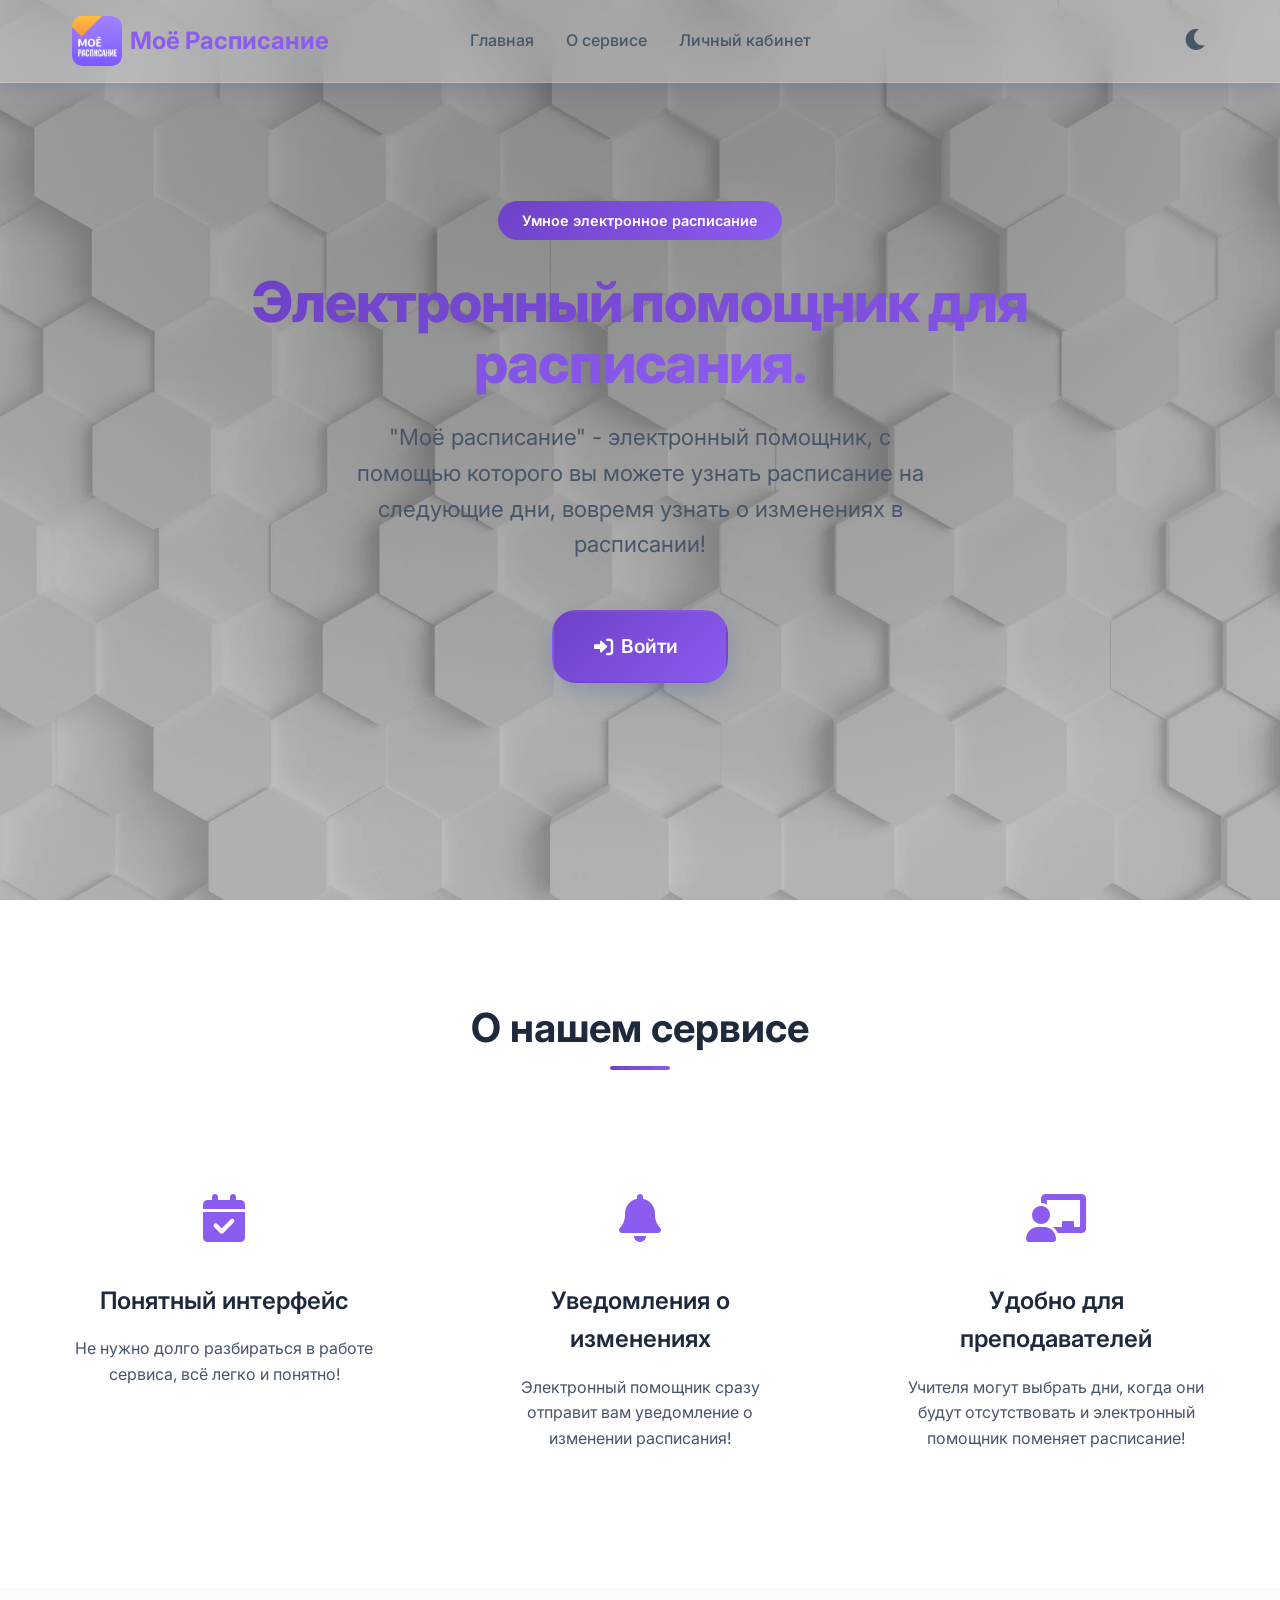
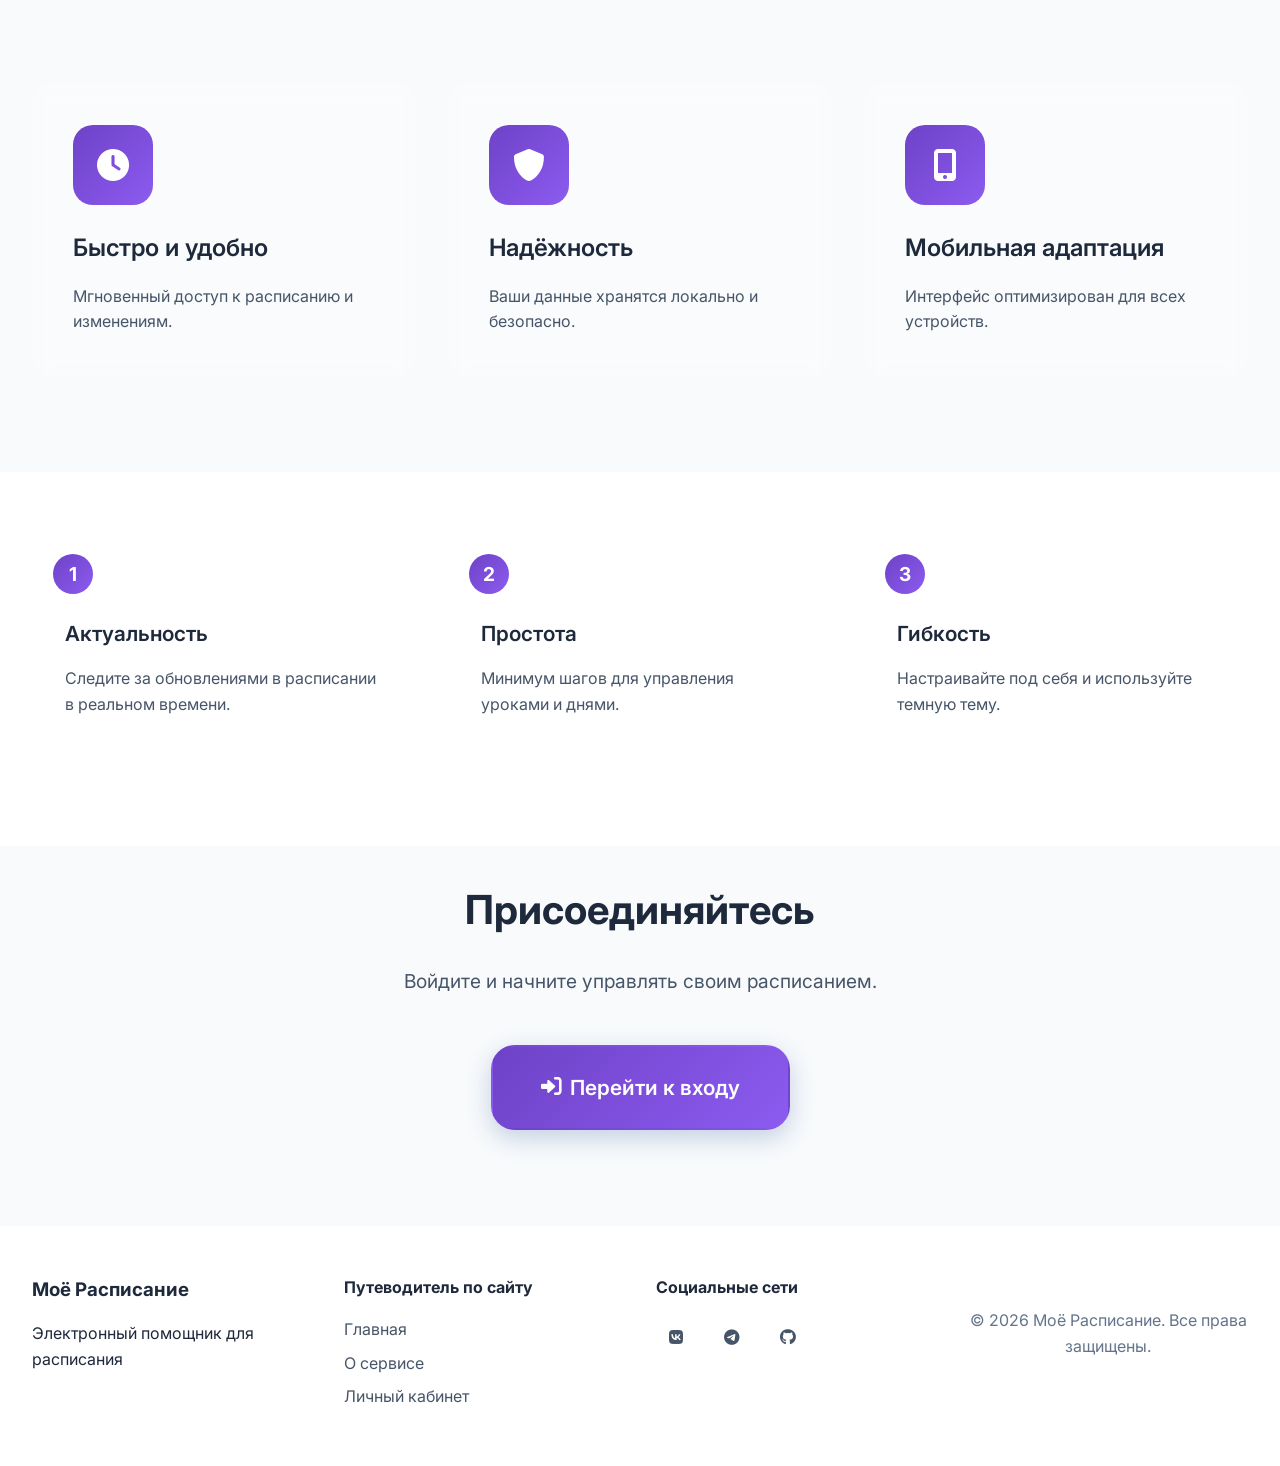
==== index.html @ ca483eba "Add files via upload" ====
<!DOCTYPE html>
<html lang="ru">
    <head>
        <meta charset="UTF-8">
        <meta name="viewport" content="width=device-width, initial-scale=1.0, viewport-fit=cover">
        <title>Моё Расписание | Электронный помощник для расписания</title>
        <link rel="manifest" href="manifest.json">
        <link rel="stylesheet" href="style.css">
        <link rel="stylesheet" href="https://cdnjs.cloudflare.com/ajax/libs/font-awesome/6.0.0/css/all.min.css">
        <link rel="preconnect" href="https://fonts.googleapis.com">
    <link rel="preconnect" href="https://fonts.gstatic.com" crossorigin>
    <link href="https://fonts.googleapis.com/css2?family=Inter:wght@300;400;500;600;700;800&display=swap" rel="stylesheet">
    <link rel="icon" href="moe-raspisanie.png" type="image/x-icon">
</head>
<body>
    <!-- Навигация -->
    <nav class="navbar" aria-label="Основная навигация">
        <div class="nav-container">
            <div class="nav-logo">
                <a href="index.html" class="nav-logo-link">
                    <img src="moe-raspisanie.png" alt="Моё Расписание">
                    <span>Моё Расписание</span>
                </a>
            </div>
            <ul id="primary-menu" class="nav-menu center-menu">
                <li><a href="#home" class="nav-link">Главная</a></li>
                <li><a href="#about" class="nav-link">О сервисе</a></li>
                <li><a href="login.html" class="nav-link">Личный кабинет</a></li>
            </ul>
            
            <div class="theme-toggle">
                <button id="theme-toggle-btn" type="button" aria-label="Переключить тему"><i class="fas fa-moon"></i></button>
            </div>
            <button class="hamburger" type="button" aria-label="Открыть меню" aria-controls="primary-menu" aria-expanded="false">
                <span></span>
                <span></span>
                <span></span>
            </button>
        </div>
    </nav>

    <!-- Геройская секция -->
    <section id="home" class="hero">
        <div class="hero-background">
        </div>
        <div class="hero-content">
            <div class="hero-badge">
                <span>Умное электронное расписание</span>
            </div>
            <h1 class="hero-title"> 
                <span class="gradient-text">Электронный помощник для расписания.</span>
            </h1>
            <p class="hero-subtitle">
                "Моё расписание" - электронный помощник, с помощью которого вы можете узнать расписание на следующие дни, вовремя узнать о изменениях в расписании!
            </p>
            <div class="hero-buttons">
                <a href="login.html" class="cta-button">
                    <i class="fas fa-sign-in-alt"></i>
                    <span>Войти</span>
                    <div class="button-glow"></div>
                </a>
            </div>
        </div>
    </section>

    <!-- Секция о нас -->
    <section id="about" class="about-section">
        <div class="container">
            <div class="section-header">
                <h2 class="section-title">О нашем сервисе</h2>
            </div>
            
            <div class="about-grid">
                <div class="about-card">
                    <div class="about-icon">
                        <i class="fas fa-calendar-check"></i>
                    </div>
                    <h3>Понятный интерфейс</h3>
                    <p>Не нужно долго разбираться в работе сервиса, всё легко и понятно!</p>
                </div>

                <div class="about-card">
                    <div class="about-icon">
                        <i class="fas fa-bell"></i>
                    </div>
                    <h3>Уведомления о изменениях</h3>
                    <p>Электронный помощник сразу отправит вам уведомление о изменении расписания!</p>
                </div>

                <div class="about-card">
                    <div class="about-icon">
                        <i class="fas fa-chalkboard-teacher"></i>
                    </div>
                    <h3>Удобно для преподавателей</h3>
                    <p>Учителя могут выбрать дни, когда они будут отсутствовать и электронный помощник поменяет расписание!</p>
                </div>
            </div>
        </div>
    </section>

    <section class="features-section">
        <div class="container">
            <div class="features-grid">
                <div class="feature-card">
                    <div class="feature-icon-wrapper"><i class="fas fa-clock"></i></div>
                    <h3>Быстро и удобно</h3>
                    <p>Мгновенный доступ к расписанию и изменениям.</p>
                </div>
                <div class="feature-card">
                    <div class="feature-icon-wrapper"><i class="fas fa-shield-alt"></i></div>
                    <h3>Надёжность</h3>
                    <p>Ваши данные хранятся локально и безопасно.</p>
                </div>
                <div class="feature-card">
                    <div class="feature-icon-wrapper"><i class="fas fa-mobile-alt"></i></div>
                    <h3>Мобильная адаптация</h3>
                    <p>Интерфейс оптимизирован для всех устройств.</p>
                </div>
            </div>
        </div>
    </section>

    <section class="rules-section">
        <div class="container">
            <div class="rules-grid">
                <div class="rule-card">
                    <div class="rule-number">1</div>
                    <h3>Актуальность</h3>
                    <p>Следите за обновлениями в расписании в реальном времени.</p>
                </div>
                <div class="rule-card">
                    <div class="rule-number">2</div>
                    <h3>Простота</h3>
                    <p>Минимум шагов для управления уроками и днями.</p>
                </div>
                <div class="rule-card">
                    <div class="rule-number">3</div>
                    <h3>Гибкость</h3>
                    <p>Настраивайте под себя и используйте темную тему.</p>
                </div>
            </div>
        </div>
    </section>

    <section class="join-section">
        <div class="container">
            <div class="join-content active">
                <h2 class="join-title">Присоединяйтесь</h2>
                <p class="join-subtitle">Войдите и начните управлять своим расписанием.</p>
                <a class="join-button" href="login.html"><i class="fas fa-sign-in-alt"></i><span>Перейти к входу</span></a>
            </div>
        </div>
    </section>

    <!-- Футер -->
    <footer class="footer">
        <div class="container">
            <div class="footer-content">
                <div class="footer-section">
                    <h3>Моё Расписание</h3>
                    <p>Электронный помощник для расписания</p>
                </div>

                <div class="footer-section">
                    <h4>Путеводитель по сайту</h4>
                    <ul>
                        <li><a href="#home">Главная</a></li>
                        <li><a href="#about">О сервисе</a></li>
                        <li><a href="login.html">Личный кабинет</a></li>
                    </ul>
                </div>

                <div class="footer-section">
                    <h4>Социальные сети</h4>
                <div class="social-links">
                    <a href="https://vk.com/obnqo" target="_blank" rel="noopener noreferrer">
                        <i class="fab fa-vk"></i>
                    </a>
                    <a href="https://t.me/obnqo" target="_blank" rel="noopener noreferrer">
                        <i class="fab fa-telegram"></i>
                    </a>
                    <a href="https://github.com/obnqo40" target="_blank" rel="noopener noreferrer">
                            <i class="fab fa-github"></i>
                    </a>
                </div>
                </div>

                <div class="footer-bottom">
                    <p>&copy; 2026 Моё Расписание. Все права защищены.</p>
                </div>
            </div>
        </div>
    </footer>



    <!-- Скрипты -->
    <script src="script.js"></script>
    <div id="toast-container"></div>
</body>
</html>
---- style.css ----
/* CSS Переменные для поддержки тем */
:root {
    --primary-color: #8C5BF0;
    --secondary-color: #ff7e5f;
    --accent-color: #a8e6cf;
    --background-dark: #f8fafc;
    --background-secondary: #ffffff;
    --text-primary: #1e293b;
    --text-secondary: #475569;
    --text-muted: #64748b;
    --glass-bg: rgba(255, 255, 255, 0.25);
    --glass-border: rgba(255, 255, 255, 0.18);
    --shadow-primary: rgba(42, 82, 152, 0.25);
    --shadow-secondary: rgba(42, 82, 152, 0.15);
    --gradient-primary: linear-gradient(135deg, #6e42c7 0%, #8C5BF0 100%);
    --gradient-secondary: linear-gradient(135deg, #ff7e5f 0%, #feb47b 100%);
    --gradient-accent: linear-gradient(135deg, #a8e6cf 0%, #dcedc8 100%);
    --border-radius: 16px;
    --border-radius-large: 24px;
    --transition: all 0.3s cubic-bezier(0.4, 0, 0.2, 1);
    color-scheme: light dark;
}

:root[data-theme="dark"] {
    --background-dark: #0b1220;
    --background-secondary: #0f172a;
    --text-primary: #e2e8f0;
    --text-secondary: #cbd5e1;
    --text-muted: #94a3b8;
    --glass-bg: rgba(15, 23, 42, 0.45);
    --glass-border: rgba(148, 163, 184, 0.18);
    --shadow-primary: rgba(0, 0, 0, 0.5);
    --shadow-secondary: rgba(0, 0, 0, 0.35);
}

 

/* Сброс и базовые стили */
* {
    margin: 0;
    padding: 0;
    box-sizing: border-box;
}

html {
    scroll-behavior: smooth;
}

@media (prefers-reduced-motion: reduce) {
    * {
        animation: none !important;
        transition: none !important;
        scroll-behavior: auto !important;
    }
}

body {
    font-family: 'Inter', -apple-system, BlinkMacSystemFont, 'Segoe UI', Roboto, sans-serif;
    background: var(--background-dark);
    color: var(--text-primary);
    line-height: 1.6;
    overflow-x: hidden;
    transition: background-color 0.5s ease, color 0.5s ease;
}

/* Дополнительная поддержка безопасной области на iOS */
body { padding-bottom: env(safe-area-inset-bottom); }

/* Градиентная коррекция фона героя в тёмной теме */
:root[data-theme="dark"] .hero-background { filter: brightness(0.55); }

/* Оптимизация производительности фонового изображения героя */
.hero-background { will-change: transform; backface-visibility: hidden; }

/* Адаптивные медиаресурсы */
img, svg, video { max-width: 100%; height: auto; display: block; }

/* Каталог преподавателей: удобство на мобильных */
.catalog-content { overflow-x: auto; -webkit-overflow-scrolling: touch; }
.catalog-content table { min-width: 700px; }

/* Мобильные улучшения */
@media (max-width: 768px) {
  .hero-background { background-attachment: scroll; }
  .add-button, .save-button, .edit-button, .delete-lesson { padding: 0.5rem 0.8rem; box-shadow: 0 2px 8px var(--shadow-secondary); }
  .cta-button, .join-button { padding: 1rem 1.5rem; font-size: 1.05rem; box-shadow: 0 6px 20px var(--shadow-secondary); }
}

@media (max-width: 480px) {
  .hero-title { font-size: 2.2rem; }
  .hero-subtitle { font-size: 1.05rem; }
  .section-title { font-size: 1.8rem; }
  .feature-card, .about-card, .rule-card { padding: 1.5rem; }
  .footer-content { gap: 1rem; }
}

/* Контейнер */
.container {
    max-width: 1280px;
    margin: 0 auto;
    padding: 0 clamp(1rem, 4vw, 2rem);
}

/* Навигация */
.navbar {
    position: fixed;
    top: 0;
    width: 100%;
    background: var(--glass-bg);
    backdrop-filter: blur(20px);
    border-bottom: 1px solid var(--glass-border);
    z-index: 1000;
    transition: all 0.3s ease;
    box-shadow: 0 4px 20px var(--shadow-primary);
    padding-top: env(safe-area-inset-top);
}

.nav-container {
    max-width: 1200px;
    margin: 0 auto;
    padding: 1rem clamp(1rem, 4vw, 2rem);
    display: flex;
    align-items: center;
    justify-content: space-between;
    position: relative;
}

.nav-logo {
    display: flex;
    align-items: center;
    gap: 0.5rem;
    font-weight: 700;
    font-size: 1.5rem;
    color: var(--primary-color);
}

.nav-logo-link {
    display: flex;
    align-items: center;
    gap: 0.5rem;
    color: inherit;
    text-decoration: none;
}

.nav-logo i {
    font-size: 2rem;
}

.nav-logo img {
    width: 50px;
    height: 50px;
    border-radius: 10px;
    object-fit: cover;
}

.nav-menu {
    display: flex;
    list-style: none;
    gap: 2rem;
}

.nav-link {
    color: var(--text-secondary);
    text-decoration: none;
    font-weight: 500;
    transition: color 0.3s ease;
    position: relative;
}

.nav-link:hover {
    color: var(--primary-color);
}

.nav-link:focus {
    outline: none;
}
.nav-link:focus-visible {
    outline: 2px solid var(--primary-color);
    outline-offset: 2px;
}

.nav-link::after {
    content: '';
    position: absolute;
    bottom: -5px;
    left: 0;
    width: 0;
    height: 2px;
    background: var(--gradient-primary);
    transition: width 0.3s ease;
}

.nav-link:hover::after {
    width: 100%;
}

.theme-toggle button {
    background: none;
    border: none;
    color: var(--text-secondary);
    font-size: 1.5rem;
    cursor: pointer;
    transition: color 0.3s ease;
}

.theme-toggle button:hover {
    color: var(--primary-color);
}

.theme-toggle button:focus {
    outline: none;
}

.hamburger {
    display: none;
    flex-direction: column;
    cursor: pointer;
    background: none;
    border: none;
    padding: 8px;
}

.hamburger span {
    width: 25px;
    height: 3px;
    background: var(--text-primary);
    margin: 3px 0;
    transition: 0.3s;
}

/* Геройская секция */
.hero {
    position: relative;
    min-height: 100vh;
    display: flex;
    align-items: center;
    justify-content: center;
    text-align: center;
    padding: 0 2rem 1rem;
    overflow: hidden;
}

.hero-background {
    position: absolute;
    top: 0;
    left: 0;
    width: 100%;
    height: 100%;
    z-index: -1;
    background-image: url('moe-raspisanie-bg.png');
    background-size: cover;
    background-position: center;
    background-repeat: no-repeat;
    filter: brightness(0.75);
}

.hero-background::after {
    content: "";
    position: absolute;
    inset: 0;
    background: radial-gradient(100% 120% at 50% 0%, rgba(0,0,0,0.25) 0%, rgba(0,0,0,0.15) 40%, transparent 80%);
    pointer-events: none;
}



.hero-content {
    max-width: 800px;
    z-index: 1;
}

.hero-badge {
    display: inline-block;
    background: var(--gradient-primary);
    color: white;
    padding: 0.5rem 1.5rem;
    border-radius: 50px;
    font-size: 0.9rem;
    font-weight: 600;
    margin-bottom: 2rem;
    animation: pulse 2s infinite;
}

@keyframes pulse {
    0% { transform: scale(1); }
    50% { transform: scale(1.05); }
    100% { transform: scale(1); }
}

.hero-title {
    font-size: clamp(2rem, 5vw, 3.5rem);
    font-weight: 800;
    margin-bottom: 1.5rem;
    line-height: 1.1;
    letter-spacing: -0.02em;
    animation: fadeInUp 1s ease-out;
}

.gradient-text {
    background: var(--gradient-primary);
    -webkit-background-clip: text;
    -webkit-text-fill-color: transparent;
    background-clip: text;
}

.hero-subtitle {
    font-size: clamp(1rem, 3.5vw, 1.4rem);
    color: var(--text-secondary);
    margin-bottom: 3rem;
    max-width: 600px;
    margin-left: auto;
    margin-right: auto;
}

.hero-stats {
    display: flex;
    justify-content: center;
    gap: 3rem;
    margin-bottom: 3rem;
}

.stat {
    text-align: center;
}

.stat-number {
    display: block;
    font-size: 2.5rem;
    font-weight: 700;
    color: var(--primary-color);
}

.stat-label {
    color: var(--text-secondary);
    font-size: 0.9rem;
}

.cta-button {
    display: inline-flex;
    align-items: center;
    gap: 0.5rem;
    background: var(--gradient-primary);
    color: white;
    padding: 1.2rem 2.5rem;
    border-radius: var(--border-radius-large);
    text-decoration: none;
    font-weight: 600;
    font-size: 1.2rem;
    position: relative;
    overflow: hidden;
    transition: var(--transition);
    box-shadow: 0 8px 25px var(--shadow-primary);
    border: 2px solid transparent;
}

.cta-button::before {
    content: '';
    position: absolute;
    top: 0;
    left: -100%;
    width: 100%;
    height: 100%;
    background: linear-gradient(90deg, transparent, rgba(255, 255, 255, 0.2), transparent);
    transition: left 0.6s;
}

.cta-button:hover::before {
    left: 100%;
}

.cta-button:hover {
    transform: translateY(-5px) scale(1.05);
    box-shadow: 0 15px 40px var(--shadow-primary);
    border-color: rgba(255, 255, 255, 0.3);
}

.cta-button:focus {
    outline: none;
}

.cta-button:active {
    transform: translateY(-2px) scale(1.02);
}

/* Стили секций */
.section-header {
    text-align: center;
    margin-bottom: 4rem;
    position: relative;
}

.actions-toolbar {
    display: grid;
    grid-template-columns: repeat(5, minmax(240px, 1fr));
    gap: 16px;
    margin-top: 12px;
}
@media (max-width: 992px) {
    .actions-toolbar {
        grid-template-columns: repeat(2, minmax(220px, 1fr));
        gap: 12px;
    }
}
@media (max-width: 768px) {
    .actions-toolbar {
        display: flex;
        overflow-x: auto;
        gap: 10px;
        padding-bottom: 8px;
        -webkit-overflow-scrolling: touch;
        scroll-snap-type: x proximity;
    }
    .actions-toolbar .add-button {
        min-width: 220px;
        flex: 0 0 auto;
        scroll-snap-align: start;
    }
}

.actions-group {
    display: flex;
    flex-wrap: wrap;
    gap: 8px;
    padding: 12px;
    background: var(--glass-bg);
    border: 1px solid var(--glass-border);
    border-radius: var(--border-radius-large);
    backdrop-filter: blur(10px);
}

.search-input {
    flex: 1 1 480px;
    max-width: 680px;
    padding: 0.7rem 1rem;
    border-radius: 12px;
    border: 1px solid var(--glass-border);
    background: var(--background-secondary);
    color: var(--text-primary);
    outline: none;
    transition: var(--transition);
    box-shadow: 0 4px 12px var(--shadow-secondary);
}
.search-input::placeholder { color: var(--text-muted); }
.search-input:focus {
    border-color: var(--primary-color);
    box-shadow: 0 8px 20px var(--shadow-primary);
}

@media (max-width: 1200px) {
    .actions-toolbar { grid-template-columns: repeat(3, minmax(240px, 1fr)); }
}

@media (max-width: 768px) {
    .actions-toolbar { display: flex; overflow-x: auto; gap: 10px; padding-bottom: 8px; -webkit-overflow-scrolling: touch; scroll-snap-type: x proximity; }
    .actions-toolbar .add-button { min-width: 220px; flex: 0 0 auto; scroll-snap-align: start; }
}

@media (max-width: 480px) {
    .actions-toolbar { display: flex; overflow-x: auto; gap: 10px; padding-bottom: 8px; -webkit-overflow-scrolling: touch; scroll-snap-type: x proximity; }
    .actions-toolbar .add-button { min-width: 210px; flex: 0 0 auto; }
}

.add-button,
.save-button,
.edit-button {
    display: inline-flex;
    align-items: center;
    gap: 8px;
    background: var(--background-secondary);
    color: var(--text-primary);
    padding: 0.6rem 1rem;
    border-radius: 10px;
    border: 1px solid var(--glass-border);
    box-shadow: 0 4px 12px var(--shadow-secondary);
    transition: var(--transition);
    cursor: pointer;
}

.add-button i,
.save-button i,
.edit-button i {
    color: var(--primary-color);
}

.add-button:hover,
.save-button:hover,
.edit-button:hover {
    transform: translateY(-2px);
    box-shadow: 0 8px 20px var(--shadow-primary);
    border-color: var(--primary-color);
}

.add-button:active,
.save-button:active,
.edit-button:active {
    transform: translateY(0);
}

.delete-lesson {
    display: inline-flex;
    align-items: center;
    justify-content: center;
    background: var(--background-secondary);
    color: var(--text-primary);
    padding: 0.4rem 0.6rem;
    border-radius: 8px;
    border: 1px solid var(--glass-border);
    box-shadow: 0 2px 8px var(--shadow-secondary);
    transition: var(--transition);
    cursor: pointer;
    margin-left: 6px;
}

.delete-lesson:hover {
    transform: translateY(-1px);
    box-shadow: 0 6px 16px var(--shadow-primary);
    border-color: var(--primary-color);
}

.delete-lesson i {
    color: var(--primary-color);
}

.section-title {
    font-size: clamp(1.8rem, 4vw, 2.5rem);
    font-weight: 700;
    margin-bottom: 1rem;
    color: var(--text-primary);
    position: relative;
    display: inline-block;
}

.section-title::after {
    content: '';
    position: absolute;
    bottom: -10px;
    left: 50%;
    transform: translateX(-50%);
    width: 60px;
    height: 4px;
    background: var(--gradient-primary);
    border-radius: 2px;
}

.section-subtitle {
    font-size: 1.2rem;
    color: var(--text-secondary);
    max-width: 600px;
    margin: 0 auto;
    line-height: 1.7;
}

/* Секция о нас */
.about-section {
    padding: 6rem 0;
    background: var(--background-secondary);
}

.about-grid {
    display: grid;
    grid-template-columns: repeat(auto-fit, minmax(300px, 1fr));
    gap: 2rem;
}

.about-card {
    background: var(--glass-bg);
    border: 1px solid var(--glass-border);
    border-radius: var(--border-radius-large);
    padding: 2.5rem;
    text-align: center;
    transition: var(--transition);
    backdrop-filter: blur(20px);
    position: relative;
    overflow: hidden;
}

.about-card::before {
    content: '';
    position: absolute;
    top: 0;
    left: -100%;
    width: 100%;
    height: 100%;
    background: linear-gradient(90deg, transparent, rgba(255, 255, 255, 0.1), transparent);
    transition: left 0.6s;
}

.about-card:hover::before {
    left: 100%;
}

.about-card:hover {
    transform: translateY(-12px) scale(1.02);
    box-shadow: 0 25px 50px var(--shadow-primary);
    border-color: var(--primary-color);
}

.about-card:focus-within {
    outline: 2px solid var(--primary-color);
    outline-offset: 2px;
}

.about-icon {
    font-size: 3rem;
    color: var(--primary-color);
    margin-bottom: 1.5rem;
}

.about-card h3 {
    font-size: 1.5rem;
    font-weight: 600;
    margin-bottom: 1rem;
    color: var(--text-primary);
}

.about-card p {
    color: var(--text-secondary);
    line-height: 1.6;
}

/* Секция функций */
.features-section {
    padding: 6rem 0;
}

.features-grid {
    display: grid;
    grid-template-columns: repeat(auto-fit, minmax(350px, 1fr));
    gap: 2rem;
}

.feature-card {
    background: var(--glass-bg);
    border: 1px solid var(--glass-border);
    border-radius: 20px;
    padding: 2.5rem;
    transition: all 0.3s ease;
    backdrop-filter: blur(10px);
}

.feature-card:hover {
    transform: translateY(-5px);
    box-shadow: 0 15px 30px var(--shadow-primary);
}

.feature-icon-wrapper {
    width: 80px;
    height: 80px;
    background: var(--gradient-primary);
    border-radius: 20px;
    display: flex;
    align-items: center;
    justify-content: center;
    margin-bottom: 1.5rem;
}

.feature-icon-wrapper i {
    font-size: 2rem;
    color: white;
}

.feature-card h3 {
    font-size: 1.5rem;
    font-weight: 600;
    margin-bottom: 1rem;
    color: var(--text-primary);
}

.feature-card p {
    color: var(--text-secondary);
    line-height: 1.6;
}

/* Секция правил */
.rules-section {
    padding: 6rem 0;
    background: var(--background-secondary);
}

.rules-grid {
    display: grid;
    grid-template-columns: repeat(auto-fit, minmax(300px, 1fr));
    gap: 2rem;
}

.rule-card {
    background: var(--glass-bg);
    border: 1px solid var(--glass-border);
    border-radius: 20px;
    padding: 2rem;
    position: relative;
    transition: all 0.3s ease;
}

.rule-card:hover {
    transform: translateY(-5px);
    box-shadow: 0 15px 30px var(--shadow-primary);
}

.rule-number {
    position: absolute;
    top: -15px;
    left: 20px;
    background: var(--gradient-primary);
    color: white;
    width: 40px;
    height: 40px;
    border-radius: 50%;
    display: flex;
    align-items: center;
    justify-content: center;
    font-weight: 700;
    font-size: 1.2rem;
}

.rule-card h3 {
    font-size: 1.3rem;
    font-weight: 600;
    margin: 1rem 0;
    color: var(--text-primary);
}

.rule-card p {
    color: var(--text-secondary);
    line-height: 1.6;
}

/* Секция присоединения */
.join-section {
    padding: 2rem 0 6rem;
    text-align: center;
}

.join-content {
    max-width: 600px;
    margin: 0 auto;
    display: none;
}

.join-content.active {
    display: block;
}

/* Вкладки аутентификации */
.auth-tabs {
    display: flex;
    justify-content: center;
    gap: 1rem;
    margin-bottom: 3rem;
}

.auth-tab {
    display: flex;
    align-items: center;
    gap: 0.5rem;
    padding: 1rem 2rem;
    background: var(--background-secondary);
    border: 2px solid var(--glass-border);
    border-radius: var(--border-radius-large);
    color: var(--text-secondary);
    text-decoration: none;
    font-weight: 600;
    transition: var(--transition);
    cursor: pointer;
}

.auth-tab.active {
    background: var(--gradient-primary);
    color: white;
    border-color: var(--primary-color);
    box-shadow: 0 8px 25px var(--shadow-primary);
}

.auth-tab:hover {
    transform: translateY(-2px);
    box-shadow: 0 8px 25px var(--shadow-secondary);
    border-color: var(--primary-color);
}

.auth-tab:focus {
    outline: none;
}

.join-title {
    font-size: clamp(2rem, 4vw, 2.5rem);
    font-weight: 700;
    margin-bottom: 1.5rem;
    color: var(--text-primary);
}

.join-subtitle {
    font-size: clamp(1rem, 3vw, 1.2rem);
    color: var(--text-secondary);
    margin-bottom: 3rem;
}

.join-benefits {
    display: flex;
    flex-direction: column;
    gap: 1rem;
    margin-bottom: 3rem;
}

.benefit {
    display: flex;
    align-items: center;
    gap: 0.5rem;
    color: var(--text-secondary);
}

.benefit i {
    color: var(--primary-color);
}

.join-button {
    display: inline-flex;
    align-items: center;
    gap: 0.5rem;
    background: var(--gradient-primary);
    color: white;
    padding: 1.5rem 3rem;
    border-radius: var(--border-radius-large);
    text-decoration: none;
    font-weight: 600;
    font-size: 1.3rem;
    position: relative;
    overflow: hidden;
    transition: var(--transition);
    box-shadow: 0 8px 25px var(--shadow-primary);
    border: 2px solid transparent;
}

.join-button::before {
    content: '';
    position: absolute;
    top: 0;
    left: -100%;
    width: 100%;
    height: 100%;
    background: linear-gradient(90deg, transparent, rgba(255, 255, 255, 0.2), transparent);
    transition: left 0.6s;
}

.join-button:hover::before {
    left: 100%;
}

.join-button:hover {
    transform: translateY(-5px) scale(1.05);
    box-shadow: 0 15px 40px var(--shadow-primary);
    border-color: rgba(255, 255, 255, 0.3);
}

.join-button:focus {
    outline: none;
}

.join-button:active {
    transform: translateY(-2px) scale(1.02);
}

/* Футер */
.footer {
    background: var(--background-secondary);
    padding: 3rem 0 1rem;
    border-top: 1px solid var(--glass-border);
    padding-bottom: calc(1rem + env(safe-area-inset-bottom));
}

.footer-content {
    display: grid;
    grid-template-columns: repeat(auto-fit, minmax(250px, 1fr));
    gap: 2rem;
    margin-bottom: 2rem;
}

.footer-section h3,
.footer-section h4 {
    color: var(--text-primary);
    margin-bottom: 1rem;
}

.footer-section ul {
    list-style: none;
}

.footer-section ul li {
    margin-bottom: 0.5rem;
}

.footer-section ul li a {
    color: var(--text-secondary);
    text-decoration: none;
    transition: color 0.3s ease;
}

.footer-section ul li a:hover {
    color: var(--primary-color);
}

.social-links {
    display: flex;
    gap: 1rem;
}

.social-links a {
    display: flex;
    align-items: center;
    justify-content: center;
    width: 40px;
    height: 40px;
    background: var(--glass-bg);
    border: 1px solid var(--glass-border);
    border-radius: 50%;
    color: var(--text-secondary);
    transition: all 0.3s ease;
    text-decoration: none;
}

.social-links a:hover {
    background: var(--primary-color);
    color: white;
    transform: translateY(-3px);
}

.footer-bottom {
    text-align: center;
    padding-top: 2rem;
    border-top: 1px solid var(--glass-border);
    color: var(--text-muted);
}

#toast-container {
    position: fixed;
    bottom: 20px;
    right: 20px;
    display: flex;
    flex-direction: column;
    gap: 10px;
    z-index: 2000;
}

.toast {
    background: var(--glass-bg);
    border: 1px solid var(--glass-border);
    backdrop-filter: blur(10px);
    color: var(--text-primary);
    padding: 12px 16px;
    border-radius: 12px;
    box-shadow: 0 8px 25px var(--shadow-primary);
    min-width: 240px;
}

/* Стили мобильной навигации */
.nav-menu.active {
    display: flex !important;
    position: fixed;
    top: 70px;
    left: 0;
    width: 100%;
    height: calc(100vh - 70px);
    background: var(--background-dark);
    flex-direction: column;
    align-items: center;
    justify-content: center;
    gap: 2rem;
    z-index: 999;
    padding: 2rem;
    backdrop-filter: blur(20px);
    border-top: 1px solid var(--glass-border);
}

.hamburger.active span:nth-child(1) {
    transform: rotate(45deg) translate(5px, 5px);
}

.hamburger.active span:nth-child(2) {
    opacity: 0;
}

.hamburger.active span:nth-child(3) {
    transform: rotate(-45deg) translate(7px, -6px);
}

/* Адаптивный дизайн */
@media (max-width: 1200px) {
    .container {
        padding: 0 1.5rem;
    }
    
    .hero-title {
        font-size: 3rem;
    }
}

@media (max-width: 992px) {
    .hero-title {
        font-size: 2.8rem;
    }
    
    .hero-subtitle {
        font-size: 1.3rem;
    }
    
    .about-grid,
    .features-grid,
    .rules-grid {
        grid-template-columns: repeat(auto-fit, minmax(280px, 1fr));
        gap: 1.5rem;
    }
}

@media (max-width: 768px) {
    .nav-menu {
        display: none;
    }
    
    .hamburger {
        display: flex;
    }
    
    .nav-container {
        padding: 1rem 1.5rem;
    }
    
    .hero {
        padding: 5rem 1rem;
        min-height: 80vh;
    }
    
    .hero-title {
        font-size: 2.5rem;
        margin-bottom: 1rem;
    }
    
    .hero-subtitle {
        font-size: 1.2rem;
        margin-bottom: 2rem;
    }
    
    .hero-stats {
        flex-direction: column;
        gap: 1.5rem;
        margin-bottom: 2rem;
    }
    
    .stat-number {
        font-size: 2rem;
    }
    
    .section-header {
        margin-bottom: 3rem;
    }
    
    .section-title {
        font-size: 2rem;
    }
    
    .section-subtitle {
        font-size: 1.1rem;
    }
    
    .about-section,
    .features-section,
    .rules-section,
    .join-section {
        padding: 4rem 0;
    }
    
    .about-card,
    .feature-card,
    .rule-card {
        padding: 2rem;
    }
    
    .about-icon {
        font-size: 2.5rem;
        margin-bottom: 1rem;
    }
    
    .feature-icon-wrapper {
        width: 70px;
        height: 70px;
        margin-bottom: 1rem;
    }
    
    .feature-icon-wrapper i {
        font-size: 1.8rem;
    }
    
    .container {
        padding: 0 1rem;
    }
    
    .footer-content {
        grid-template-columns: 1fr;
        gap: 2rem;
        text-align: center;
    }
    
    .social-links {
        justify-content: center;
    }
    
    /* Touch-friendly button sizes */
    .cta-button,
    .join-button {
        padding: 1.2rem 2.5rem;
        font-size: 1.1rem;
        min-height: 50px;
    }
    
    /* Ensure proper spacing for touch */
    .nav-link,
    .benefit,
    .footer-section ul li {
        padding: 0.5rem 0;
    }
}

@media print {
    .navbar,
    .footer,
    .theme-toggle,
    .hamburger,
    .hero,
    .add-button,
    .modal,
    #toast-container {
        display: none !important;
    }
    .schedule-section {
        padding: 0;
    }
    .day-card {
        break-inside: avoid;
        page-break-inside: avoid;
    }
}

@media (max-width: 576px) {
    .hero-title {
        font-size: 2.2rem;
    }
    
    .hero-subtitle {
        font-size: 1.1rem;
    }
    
    .hero-badge {
        font-size: 0.8rem;
        padding: 0.4rem 1.2rem;
    }
    
    .about-grid,
    .features-grid,
    .rules-grid {
        grid-template-columns: 1fr;
        gap: 1rem;
    }
    
    .about-card,
    .feature-card,
    .rule-card {
        padding: 1.5rem;
    }
    
    .about-card h3,
    .feature-card h3,
    .rule-card h3 {
        font-size: 1.3rem;
    }
    
    .rule-number {
        width: 35px;
        height: 35px;
        font-size: 1rem;
        top: -12px;
    }
    
    .join-title {
        font-size: 2rem;
    }
    
    .join-subtitle {
        font-size: 1.1rem;
    }
    
    .cta-button,
    .join-button {
        padding: 1rem 2rem;
        font-size: 1rem;
        width: 100%;
        justify-content: center;
    }
    
    .hero-stats {
        gap: 1rem;
    }
    
    .stat {
        padding: 1rem;
    }
    
    .stat-number {
        font-size: 1.8rem;
    }
    
    .stat-label {
        font-size: 0.8rem;
    }
}

@media (max-width: 400px) {
    .hero-title {
        font-size: 1.8rem;
    }
    
    .hero-subtitle {
        font-size: 1rem;
    }
    
    .section-title {
        font-size: 1.8rem;
    }
    
    .nav-logo {
        font-size: 1.2rem;
    }
    
    .nav-logo i {
        font-size: 1.5rem;
    }
    
    .about-icon {
        font-size: 2rem;
    }
    
    .feature-icon-wrapper {
        width: 60px;
        height: 60px;
    }
    
    .feature-icon-wrapper i {
        font-size: 1.5rem;
    }
}

/* Оптимизации для мобильных устройств */
@media (hover: none) and (pointer: coarse) {
    /* Remove hover effects on touch devices */
    .about-card:hover,
    .feature-card:hover,
    .rule-card:hover {
        transform: none;
    }
    
    .cta-button:hover,
    .join-button:hover {
        transform: none;
    }
    
    /* Ensure proper touch targets */
    .nav-link,
    .social-links a,
    .theme-toggle button,
    .hamburger {
        min-height: 44px;
        min-width: 44px;
        display: flex;
        align-items: center;
        justify-content: center;
    }
}

/* Предотвращение горизонтальной прокрутки */
html, body {
    max-width: 100%;
    overflow-x: hidden;
}

button, a {
    -webkit-tap-highlight-color: transparent;
    touch-action: manipulation;
}

/* Модальное окно */
.modal {
    display: none;
    position: fixed;
    z-index: 2000;
    left: 0;
    top: 0;
    width: 100%;
    height: 100%;
    background-color: rgba(0,0,0,0.7);
    backdrop-filter: blur(8px);
    animation: modalFadeIn 0.3s ease-out;
    align-items: center;
    justify-content: center;
    padding: 1rem;
}

@keyframes modalFadeIn {
    from { opacity: 0; }
    to { opacity: 1; }
}



@keyframes modalSlideIn {
    from {
        opacity: 0;
        transform: translateY(-50px) scale(0.9);
    }
    to {
        opacity: 1;
        transform: translateY(0) scale(1);
    }
}

.modal-content h2 {
    margin-bottom: 1rem;
    font-size: 1.8rem;
    font-weight: 700;
    text-align: center;
    background: var(--gradient-primary);
    -webkit-background-clip: text;
    -webkit-text-fill-color: transparent;
    background-clip: text;
}

.modal-content p {
    margin-bottom: 2rem;
    text-align: center;
    color: var(--text-secondary);
    font-size: 1.1rem;
}

.modal .modal-content {
    position: relative;
    width: 90%;
    max-width: 640px;
    margin: 0 auto;
    padding: 2rem;
    background: var(--background-secondary);
    border-radius: var(--border-radius-large);
    box-shadow: 0 20px 60px var(--shadow-primary);
    animation: modalSlideIn 0.3s ease-out;
    max-height: 90vh;
    overflow-y: auto;
}

.field-error {
    color: #e11d48;
    font-size: 0.9rem;
    margin-top: 6px;
    min-height: 1.2rem;
    pointer-events: none;
}

.loading-spinner {
    width: 22px;
    height: 22px;
    border: 3px solid rgba(140,91,240,0.25);
    border-top-color: #8C5BF0;
    border-radius: 50%;
    animation: spin 0.8s linear infinite;
}

@keyframes spin {
    to { transform: rotate(360deg); }
}

/* Прогресс бар */
.quiz-progress {
    display: flex;
    justify-content: center;
    margin-bottom: 2rem;
}

.progress-step {
    width: 40px;
    height: 40px;
    border-radius: 50%;
    background: var(--background-secondary);
    border: 2px solid var(--glass-border);
    display: flex;
    align-items: center;
    justify-content: center;
    font-weight: 600;
    color: var(--text-muted);
    margin: 0 0.5rem;
    transition: var(--transition);
    position: relative;
}

.progress-step.active {
    background: var(--gradient-primary);
    color: white;
    border-color: var(--primary-color);
}

.progress-step.completed {
    background: var(--primary-color);
    color: white;
}

.progress-step::after {
    content: '';
    position: absolute;
    top: 50%;
    left: 100%;
    width: 30px;
    height: 2px;
    background: var(--glass-border);
    transform: translateY(-50%);
}

.progress-step:last-child::after {
    display: none;
}

.progress-step.completed::after {
    background: var(--primary-color);
}

.step {
    display: none;
    animation: stepFadeIn 0.3s ease-out;
}

.step.active {
    display: block;
}

@keyframes stepFadeIn {
    from { opacity: 0; transform: translateX(20px); }
    to { opacity: 1; transform: translateX(0); }
}

.interests,
.budget {
    display: grid;
    grid-template-columns: 1fr;
    gap: 1rem;
    margin-bottom: 2rem;
}

.interests label,
.budget label {
    display: flex;
    align-items: center;
    gap: 1rem;
    padding: 1rem;
    background: var(--glass-bg);
    border: 1px solid var(--glass-border);
    border-radius: var(--border-radius);
    cursor: pointer;
    font-weight: 500;
    color: var(--text-primary);
    transition: var(--transition);
    position: relative;
    overflow: hidden;
}

.interests label::before,
.budget label::before {
    content: '';
    position: absolute;
    top: 0;
    left: -100%;
    width: 100%;
    height: 100%;
    background: linear-gradient(90deg, transparent, rgba(255,255,255,0.1), transparent);
    transition: left 0.5s;
}

.interests label:hover::before,
.budget label:hover::before {
    left: 100%;
}

.interests label:hover,
.budget label:hover {
    transform: translateY(-2px);
    box-shadow: 0 8px 25px var(--shadow-secondary);
    border-color: var(--primary-color);
}

.interests input[type="checkbox"],
.budget input[type="radio"] {
    cursor: pointer;
    width: 20px;
    height: 20px;
    accent-color: var(--primary-color);
}

.interests label i,
.budget label i {
    font-size: 1.5rem;
    color: var(--primary-color);
    min-width: 30px;
}

.region-select {
    width: 100%;
    padding: 1rem;
    background: var(--glass-bg);
    border: 1px solid var(--glass-border);
    border-radius: var(--border-radius);
    color: var(--text-primary);
    font-size: 1rem;
    margin-bottom: 2rem;
    cursor: pointer;
    transition: var(--transition);
}

.region-select:focus {
    outline: none;
    border-color: var(--primary-color);
    box-shadow: 0 0 0 3px rgba(42, 82, 152, 0.1);
}

.button-group {
    display: flex;
    justify-content: space-between;
    align-items: center;
    margin-top: 2rem;
}

button.next-btn,
button.prev-btn,
button.submit-btn,
button.close-btn {
    background: var(--gradient-primary);
    color: white;
    border: none;
    padding: 1rem 2rem;
    border-radius: var(--border-radius);
    font-size: 1rem;
    font-weight: 600;
    cursor: pointer;
    transition: var(--transition);
    position: relative;
    overflow: hidden;
}

button.next-btn::before,
button.prev-btn::before,
button.submit-btn::before,
button.close-btn::before {
    content: '';
    position: absolute;
    top: 0;
    left: -100%;
    width: 100%;
    height: 100%;
    background: linear-gradient(90deg, transparent, rgba(255,255,255,0.2), transparent);
    transition: left 0.6s;
}

button.next-btn:hover::before,
button.prev-btn:hover::before,
button.submit-btn:hover::before,
button.close-btn:hover::before {
    left: 100%;
}

button.next-btn:hover,
button.prev-btn:hover,
button.submit-btn:hover,
button.close-btn:hover {
    transform: translateY(-2px);
    box-shadow: 0 8px 25px var(--shadow-primary);
}

button.prev-btn {
    background: var(--background-secondary);
    color: var(--text-primary);
    border: 2px solid var(--primary-color);
}

button.prev-btn:hover {
    background: var(--primary-color);
    color: white;
    border: none;
}

.modal-content .close {
    position: absolute;
    top: 1.5rem;
    right: 1.5rem;
    font-size: 1.8rem;
    font-weight: 700;
    color: var(--text-muted);
    cursor: pointer;
    transition: var(--transition);
    width: 40px;
    height: 40px;
    display: flex;
    align-items: center;
    justify-content: center;
    border-radius: 50%;
    background: var(--glass-bg);
    border: 1px solid var(--glass-border);
}

.modal-content .close:hover {
    color: var(--primary-color);
    background: var(--background-secondary);
    transform: rotate(90deg);
}

/* Результат */
#summary {
    background: var(--glass-bg);
    border: 1px solid var(--glass-border);
    border-radius: var(--border-radius);
    padding: 1.5rem;
    margin: 1.5rem 0;
}

#summary p {
    margin: 0.5rem 0;
    font-weight: 500;
    color: var(--text-primary);
}

#summary strong {
    color: var(--primary-color);
}

/* Адаптивность */
@media (max-width: 768px) {
    .modal-content {
        margin: 2% auto;
        padding: 1.5rem;
        max-width: 95%;
    }

    .modal-content h2 {
        font-size: 1.5rem;
    }

    .interests,
    .budget {
        grid-template-columns: 1fr;
        gap: 0.75rem;
    }

    .interests label,
    .budget label {
        padding: 0.75rem;
        font-size: 0.9rem;
    }

    .button-group {
        flex-direction: column;
        gap: 1rem;
    }

    button.next-btn,
    button.prev-btn,
    button.submit-btn,
    button.close-btn {
        width: 100%;
        padding: 0.875rem;
    }

    .progress-step {
        width: 35px;
        height: 35px;
        font-size: 0.9rem;
    }
}



/* Состояние загрузки для лучшего мобильного опыта */
body:not(.loaded) {
    overflow: hidden;
}

body.loaded {
    overflow: auto;
}

/* Элементы декора */
.decorative-shape {
    position: absolute;
    border-radius: 50%;
    background: var(--gradient-primary);
    opacity: 0.1;
    pointer-events: none;
    z-index: -1;
    display: none;
}

.shape-1 {
    width: 200px;
    height: 200px;
    top: 10%;
    left: -5%;
    animation: float 6s ease-in-out infinite;
}

.shape-2 {
    width: 150px;
    height: 150px;
    top: 60%;
    right: -3%;
    animation: float 8s ease-in-out infinite reverse;
}

.shape-3 {
    width: 100px;
    height: 100px;
    bottom: 20%;
    left: 10%;
    animation: float 7s ease-in-out infinite;
}

@media (min-width: 992px) {
    .decorative-shape { display: block; }
}

@keyframes float {
    0%, 100% { transform: translateY(0px); }
    50% { transform: translateY(-20px); }
}

/* Анимации */
@keyframes fadeInUp {
    from {
        opacity: 0;
        transform: translateY(30px);
    }
    to {
        opacity: 1;
        transform: translateY(0);
    }
}

@keyframes slideInLeft {
    from {
        opacity: 0;
        transform: translateX(-50px);
    }
    to {
        opacity: 1;
        transform: translateX(0);
    }
}

@keyframes countUp {
    from {
        opacity: 0;
        transform: scale(0.5);
    }
    to {
        opacity: 1;
        transform: scale(1);
    }
}

.animate-on-scroll {
    opacity: 0;
    transform: translateY(30px);
    transition: all 0.6s ease;
}

.animate-on-scroll.animated {
    opacity: 1;
    transform: translateY(0);
}



/* Стили для личного кабинета */
.schedule-section {
    padding: 6rem 0;
    background: var(--background-secondary);
}

.schedule-grid {
    display: grid;
    grid-template-columns: repeat(auto-fit, minmax(300px, 1fr));
    gap: 2rem;
}

.day-card {
    background: var(--glass-bg);
    border: 1px solid var(--glass-border);
    border-radius: var(--border-radius-large);
    padding: 2rem;
    transition: var(--transition);
    backdrop-filter: blur(20px);
    position: relative;
    overflow: hidden;
}

.day-card::before {
    content: '';
    position: absolute;
    top: 0;
    left: -100%;
    width: 100%;
    height: 100%;
    background: linear-gradient(90deg, transparent, rgba(255, 255, 255, 0.1), transparent);
    transition: left 0.6s;
}

.day-card:hover::before {
    left: 100%;
}

.day-card:hover {
    transform: translateY(-4px) scale(1.01);
    box-shadow: 0 12px 24px var(--shadow-primary);
    border-color: var(--primary-color);
}

.day-card h3 {
    font-size: 1.5rem;
    font-weight: 700;
    margin-bottom: 1.5rem;
    color: var(--text-primary);
    text-align: center;
    position: relative;
}

.day-card h3::after {
    content: '';
    position: absolute;
    bottom: -5px;
    left: 50%;
    transform: translateX(-50%);
    width: 40px;
    height: 3px;
    background: var(--gradient-primary);
    border-radius: 2px;
}

.day-count-badge {
    display: inline-flex;
    align-items: center;
    justify-content: center;
    margin-left: 10px;
    font-size: 0.85rem;
    color: var(--text-secondary);
    background: var(--glass-bg);
    border: 1px solid var(--glass-border);
    border-radius: 999px;
    padding: 4px 10px;
    box-shadow: 0 2px 8px var(--shadow-secondary);
}

.lessons-list {
    display: flex;
    flex-direction: column;
    gap: 1rem;
}

.lesson-item {
    background: var(--background-secondary);
    border: 1px solid var(--glass-border);
    border-radius: var(--border-radius);
    padding: 0.85rem 1rem;
    box-shadow: 0 4px 12px var(--shadow-secondary);
    transition: var(--transition);
    position: relative;
}
.lesson-item::before {
    content: '';
    position: absolute;
    left: 0;
    top: 0;
    bottom: 0;
    width: 4px;
    background: var(--gradient-primary);
    border-radius: 4px 0 0 4px;
    opacity: 0.9;
}

.lesson-item:hover {
    transform: translateY(-2px);
    box-shadow: 0 8px 25px var(--shadow-secondary);
    border-color: var(--primary-color);
}

.lesson-header {
    display: flex;
    align-items: center;
    justify-content: space-between;
    gap: 12px;
    margin-bottom: 8px;
}

.time-badge {
    display: inline-flex;
    align-items: center;
    gap: 6px;
    padding: 6px 10px;
    background: var(--glass-bg);
    border: 1px solid var(--glass-border);
    border-radius: 999px;
    color: var(--text-secondary);
    font-size: 0.85rem;
    box-shadow: 0 2px 8px var(--shadow-secondary);
    white-space: nowrap;
    line-height: 1;
}
.time-badge i { color: var(--primary-color); }

.lesson-info h4 {
    font-size: 1.05rem;
    font-weight: 600;
    margin: 0;
    color: var(--text-primary);
    white-space: nowrap;
    overflow: hidden;
    text-overflow: ellipsis;
}

.lesson-info p {
    color: var(--text-secondary);
    font-size: 0.9rem;
    margin: 0.25rem 0;
    display: flex;
    align-items: center;
    gap: 0.5rem;
}
.chips {
    display: flex;
    flex-wrap: wrap;
    gap: 6px;
    margin-top: 8px;
}
.chip {
    display: inline-flex;
    align-items: center;
    gap: 6px;
    padding: 5px 9px;
    border-radius: 999px;
    background: var(--glass-bg);
    border: 1px solid var(--glass-border);
    color: var(--text-secondary);
    font-size: 0.8rem;
    box-shadow: 0 2px 8px var(--shadow-secondary);
    transition: var(--transition);
}
.chip i { color: var(--primary-color); }
.chip:hover {
    transform: translateY(-1px);
    box-shadow: 0 6px 16px var(--shadow-primary);
    border-color: var(--primary-color);
}

.lesson-info i {
    color: var(--primary-color);
    width: 16px;
}

.lesson-info {
    word-break: break-word;
    overflow-wrap: anywhere;
}

.lesson-meta {
    display: flex;
    flex-wrap: wrap;
    gap: 8px 14px;
    margin: 6px 0 6px;
    color: var(--text-secondary);
    font-size: 0.9rem;
}
.lesson-meta .meta-item {
    display: inline-flex;
    align-items: center;
    gap: 6px;
    padding: 2px 0;
}
.lesson-meta .meta-item i {
    color: var(--primary-color);
}

.delete-lesson {
    position: absolute;
    top: 0.5rem;
    right: 0.5rem;
    background: none;
    border: none;
    color: var(--text-muted);
    cursor: pointer;
    font-size: 1rem;
    padding: 0.25rem;
    border-radius: 50%;
    transition: var(--transition);
    width: 30px;
    height: 30px;
    display: flex;
    align-items: center;
    justify-content: center;
}

.delete-lesson:hover {
    background: #fee;
    color: #c33;
    transform: scale(1.1);
}

.add-button {
    display: inline-flex;
    align-items: center;
    gap: 8px;
    background: var(--background-secondary);
    color: var(--text-primary);
    padding: 0.8rem 1.2rem;
    border-radius: var(--border-radius);
    border: 1px solid var(--glass-border);
    box-shadow: 0 6px 16px var(--shadow-secondary);
    transition: var(--transition);
}

.add-button:hover {
    transform: translateY(-2px);
    box-shadow: 0 12px 24px var(--shadow-primary);
    border-color: var(--primary-color);
}

.add-button:focus {
    outline: none;
    box-shadow: 0 0 0 3px rgba(42, 82, 152, 0.15);
}

.add-button:active {
    transform: translateY(0);
}

/* Стили для профиля */
.profile-section {
    padding: 6rem 0;
}

.profile-card {
    max-width: 600px;
    margin: 0 auto;
    background: var(--glass-bg);
    border: 1px solid var(--glass-border);
    border-radius: var(--border-radius-large);
    padding: 3rem;
    backdrop-filter: blur(20px);
    text-align: center;
}

.profile-card h2 {
    font-size: 2rem;
    font-weight: 700;
    margin-bottom: 2rem;
    color: var(--text-primary);
}

.profile-info {
    margin-bottom: 2rem;
}

.profile-field {
    display: flex;
    justify-content: space-between;
    align-items: center;
    padding: 1rem 0;
    border-bottom: 1px solid var(--glass-border);
}

.profile-field:last-child {
    border-bottom: none;
}

.profile-field label {
    font-weight: 600;
    color: var(--text-primary);
}

.profile-field span {
    color: var(--text-secondary);
}

.edit-button {
    background: var(--background-secondary);
    color: var(--text-primary);
    border: 2px solid var(--primary-color);
    padding: 1rem 2rem;
    border-radius: var(--border-radius-large);
    font-size: 1.1rem;
    font-weight: 600;
    cursor: pointer;
    transition: var(--transition);
    display: inline-flex;
    align-items: center;
    gap: 0.5rem;
}

.edit-button:hover {
    background: var(--primary-color);
    color: white;
    transform: translateY(-3px);
    box-shadow: 0 8px 25px var(--shadow-primary);
}

.edit-button:focus {
    outline: none;
}

.edit-button:active {
    transform: translateY(-2px);
}

/* Стили для модального окна урока */
#lesson-modal .modal-content,
#rearrange-modal .modal-content {
    width: 90%;
    max-width: 600px;
    margin: 0 auto;
    padding: 2rem;
    background: var(--background-secondary);
    border-radius: var(--border-radius-large);
    box-shadow: 0 20px 60px var(--shadow-primary);
    max-height: 90vh;
    overflow-y: auto;
}

.catalog-modal .modal-content {
    max-width: 700px;
    margin: 0 auto;
    padding: 1.5rem;
    background: var(--background-secondary);
    border-radius: var(--border-radius-large);
    box-shadow: 0 20px 60px var(--shadow-primary);
    max-height: 80vh;
    overflow-y: auto;
}

#lesson-modal .modal-content h2 {
    margin-bottom: 2rem;
}

#lesson-modal .modal-content label {
    color: var(--primary-color);
}

#lesson-modal .form-group input,
#lesson-modal .form-group select {
    width: 100%;
    padding: 0.75rem;
    height: 50px;
    background: var(--background-secondary);
    border: 2px solid var(--glass-border);
    border-radius: var(--border-radius);
    color: var(--text-primary);
    font-size: 1rem;
    transition: var(--transition);
    box-sizing: border-box;
    box-shadow: 0 8px 20px var(--shadow-secondary);
    caret-color: var(--text-primary);
}

#lesson-form {
    display: grid;
    grid-template-columns: 1fr;
    gap: 0.75rem 1rem;
}
@media (min-width: 768px) {
    #lesson-form { grid-template-columns: repeat(2, 1fr); }
    #lesson-form .form-group { margin-bottom: 0; }
    #lesson-form .full { grid-column: 1 / -1; }
    #lesson-form .save-button { grid-column: 1 / -1; }
}

.form-group {
    margin-bottom: 1rem;
}

.form-group label {
    display: block;
    margin-bottom: 0.5rem;
    font-weight: 600;
    color: var(--primary-color)
}

.form-group input,
.form-group select {
    width: 100%;
    padding: 0.75rem;
    height: 50px;
    background: var(--background-secondary);
    border: 2px solid var(--glass-border);
    border-radius: var(--border-radius);
    color: var(--text-primary);
    font-size: 1rem;
    transition: var(--transition);
    box-sizing: border-box;
    caret-color: var(--primary-color);
    box-sizing: border-box;
    box-shadow: 0 8px 20px var(--shadow-secondary);
}

.form-group input:focus,
.form-group select:focus {
    outline: none;
    border-color: var(--primary-color);
    box-shadow: 0 0 0 3px rgba(42, 82, 152, 0.1);
}

.form-group input::placeholder {
    color: var(--text-secondary);
    opacity: 1;
}

/* Стили для форм аутентификации */
.auth-form {
    max-width: 400px;
    margin: 0 auto;
}
.auth-form input,
.auth-form select,
.auth-form button {
    font-size: 16px;
}
.auth-form .join-button {
    width: 100%;
    justify-content: center;
}

.input-with-toggle {
    position: relative;
    display: flex;
    align-items: center;
}
.input-with-toggle input {
    flex: 1;
    padding-right: 2.5rem;
}
.password-toggle {
    position: absolute;
    right: 0.5rem;
    background: none;
    border: none;
    color: var(--text-secondary);
    cursor: pointer;
    font-size: 1rem;
}
.password-toggle:hover { color: var(--primary-color); }

.input-error {
    border-color: #e11d48 !important;
    box-shadow: 0 0 0 3px rgba(225, 29, 72, 0.12) !important;
}

.role-toggle {
    display: grid;
    grid-template-columns: repeat(2, minmax(0, 1fr));
    gap: 12px;
}
.role-toggle input {
    position: absolute;
    opacity: 0;
    pointer-events: none;
}
.role-option {
    display: flex;
    align-items: center;
    justify-content: center;
    gap: 8px;
    padding: 0.6rem 1rem;
    background: var(--background-secondary);
    border: 1px solid var(--glass-border);
    border-radius: var(--border-radius);
    color: var(--text-primary);
    cursor: pointer;
    transition: var(--transition);
}
.role-option i { font-size: 1rem; }
.role-toggle input:checked + .role-option {
    background: var(--gradient-primary);
    color: #fff;
    border-color: var(--primary-color);
    box-shadow: 0 8px 25px var(--shadow-primary);
}
.role-option:hover {
    border-color: var(--primary-color);
    transform: translateY(-2px);
}

.save-button {
    background: var(--gradient-primary);
    color: white;
    border: none;
    padding: 1rem 2rem;
    border-radius: var(--border-radius);
    font-size: 1.1rem;
    font-weight: 600;
    cursor: pointer;
    transition: var(--transition);
    width: 100%;
    display: flex;
    align-items: center;
    justify-content: center;
    gap: 0.5rem;
}

.save-button:hover {
    transform: translateY(-2px);
    box-shadow: 0 8px 25px var(--shadow-primary);
}

.save-button:focus {
    outline: none;
}

.save-button:active {
    transform: translateY(-1px);
}

/* Адаптивность для личного кабинета */
@media (max-width: 768px) {
    .schedule-grid {
        grid-template-columns: 1fr;
        gap: 1.5rem;
    }

    .day-card {
        padding: 1.5rem;
    }

    .profile-card {
        padding: 2rem;
        margin: 0 1rem;
    }

    .lesson-modal .modal-content {
        margin: 2% auto;
        padding: 2rem;
        max-width: 95%;
    }

    .add-button {
        width: 100%;
        justify-content: center;
        padding: 1rem 2rem;
    }
}

@media (max-width: 576px) {
    .schedule-section,
    .profile-section {
        padding: 4rem 0;
    }

    .day-card h3 {
        font-size: 1.3rem;
    }

    .lesson-item {
        padding: 0.75rem;
    }

    .lesson-info h4 {
        font-size: 1rem;
    }

    .profile-field {
        flex-direction: column;
        align-items: flex-start;
        gap: 0.5rem;
    }
}
.schedule-grid {
    display: grid;
    grid-template-columns: repeat(5, minmax(240px, 1fr));
    gap: 16px;
    padding-bottom: 8px;
}

.day-card {
    background: var(--background-secondary);
    border: 1px solid var(--glass-border);
    border-radius: var(--border-radius);
    box-shadow: 0 4px 12px var(--shadow-secondary);
    padding: 1rem;
}

@media (max-width: 1200px) {
    .schedule-grid {
        grid-template-columns: repeat(3, minmax(240px, 1fr));
    }
}

@media (max-width: 768px) {
    .schedule-grid {
        grid-template-columns: repeat(2, minmax(220px, 1fr));
    }
}

@media (max-width: 480px) {
    .schedule-grid {
        grid-template-columns: repeat(1, minmax(220px, 1fr));
    }
}
#filter-text, #filter-class {
    background: var(--background-secondary);
    color: var(--text-primary);
    padding: 0.6rem 0.8rem;
    border-radius: 10px;
    border: 1px solid var(--glass-border);
    box-shadow: 0 4px 12px var(--shadow-secondary);
    transition: var(--transition);
}

#filter-text::placeholder { color: var(--text-secondary); }

#filter-text:focus {
    outline: none;
    border-color: var(--primary-color);
    box-shadow: 0 8px 20px var(--shadow-primary);
}
.center-menu {
    position: absolute;
    left: 50%;
    top: 50%;
    transform: translate(-50%, -50%);
}

.nav-menu.active.center-menu {
    left: 0;
    top: 70px;
    transform: none;
}

.catalog-list { margin-top: 1rem; max-height: 50vh; overflow-y: auto; }
.catalog-table { width: 100%; border-collapse: collapse; }
.catalog-table th, .catalog-table td { padding: 0.6rem 0.8rem; border-bottom: 1px solid var(--glass-border); text-align: left; }
.catalog-table th { color: var(--text-primary); font-weight: 600; position: sticky; top: 0; background: var(--background-secondary); z-index: 1; }
.catalog-table tbody tr:hover { background: rgba(140, 91, 240, 0.08); }

tr{
    color: white;
}

/* Явная цветовая схема для таблицы справочника */
.catalog-modal .catalog-table th,
.catalog-modal .catalog-table td,
.catalog-modal .catalog-table tr {
    color: var(--text-primary);
}

@media (max-width: 480px) {
    #lesson-modal .modal-content,
    #rearrange-modal .modal-content {
        padding: 1rem;
    }
}
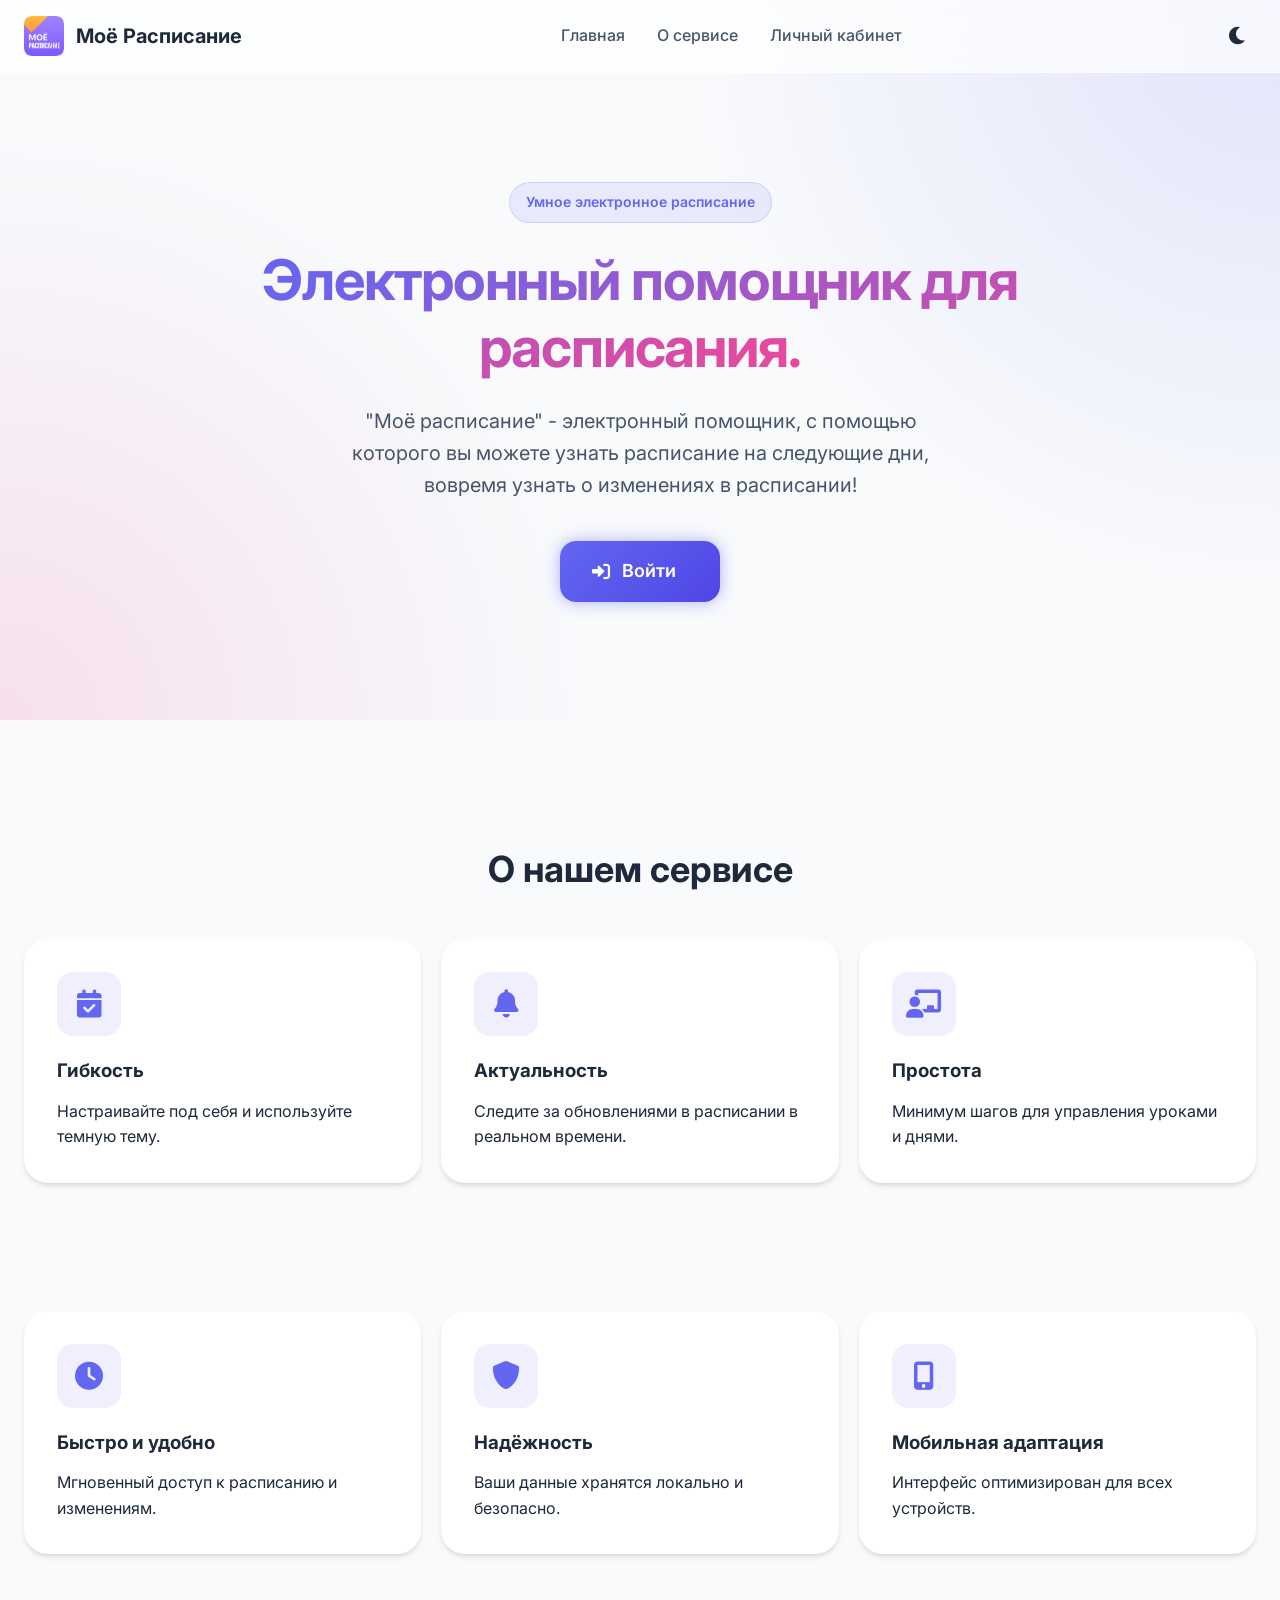
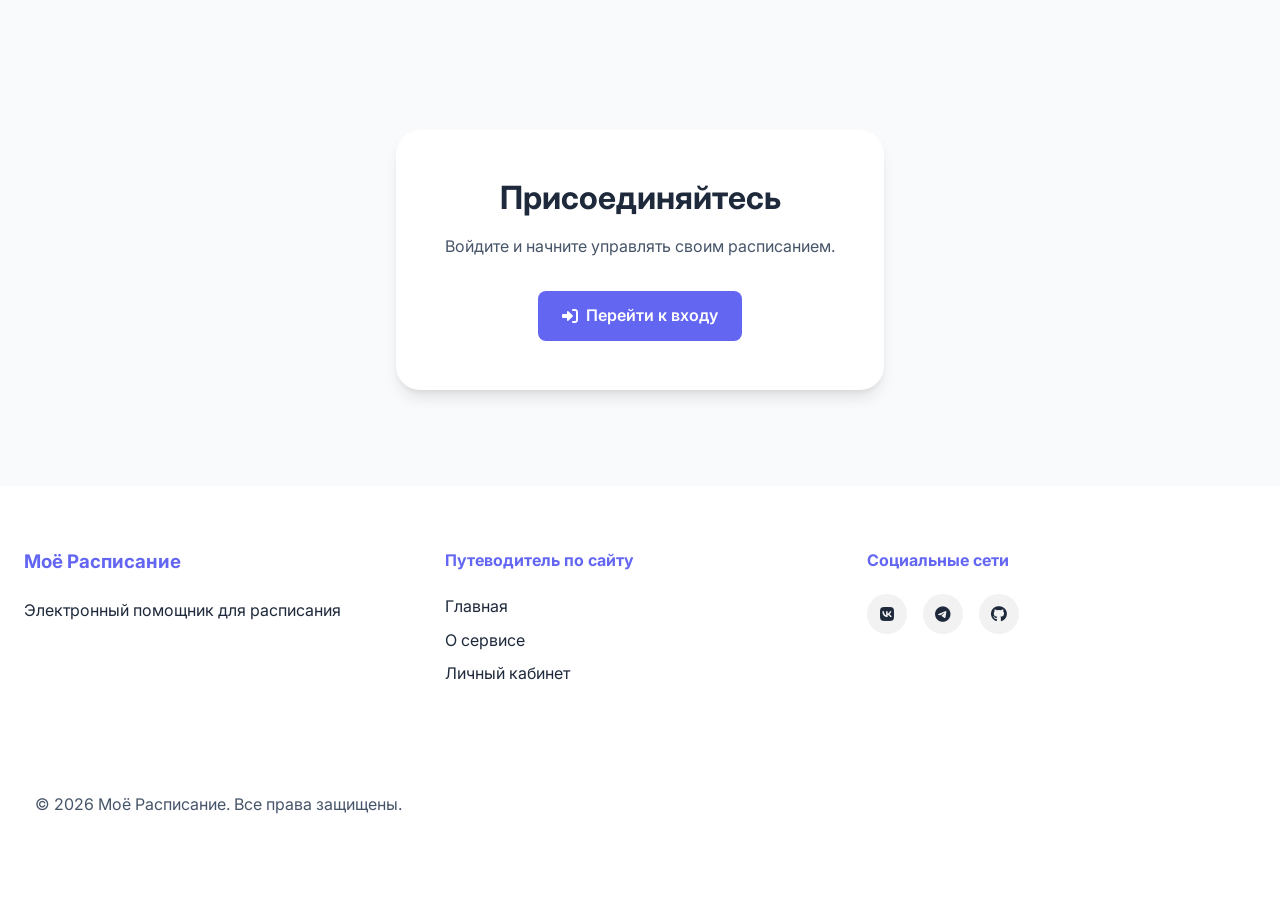
==== commit a4cf403d: "Add files via upload" ====
--- a/index.html
+++ b/index.html
@@ -1,13 +1,13 @@
 <!DOCTYPE html>
 <html lang="ru">
-    <head>
-        <meta charset="UTF-8">
-        <meta name="viewport" content="width=device-width, initial-scale=1.0, viewport-fit=cover">
-        <title>Моё Расписание | Электронный помощник для расписания</title>
-        <link rel="manifest" href="manifest.json">
-        <link rel="stylesheet" href="style.css">
-        <link rel="stylesheet" href="https://cdnjs.cloudflare.com/ajax/libs/font-awesome/6.0.0/css/all.min.css">
-        <link rel="preconnect" href="https://fonts.googleapis.com">
+    <head>
+        <meta charset="UTF-8">
+        <meta name="viewport" content="width=device-width, initial-scale=1.0, viewport-fit=cover">
+        <title>Моё Расписание | Электронный помощник для расписания</title>
+        <link rel="manifest" href="manifest.json">
+        <link rel="stylesheet" href="style.css">
+        <link rel="stylesheet" href="https://cdnjs.cloudflare.com/ajax/libs/font-awesome/6.0.0/css/all.min.css">
+        <link rel="preconnect" href="https://fonts.googleapis.com">
     <link rel="preconnect" href="https://fonts.gstatic.com" crossorigin>
     <link href="https://fonts.googleapis.com/css2?family=Inter:wght@300;400;500;600;700;800&display=swap" rel="stylesheet">
     <link rel="icon" href="moe-raspisanie.png" type="image/x-icon">
@@ -64,7 +64,7 @@
     </section>
 
     <!-- Секция о нас -->
-    <section id="about" class="about-section">
+    <section id="about" class="about-section"style="margin-top: 5rem;">
         <div class="container">
             <div class="section-header">
                 <h2 class="section-title">О нашем сервисе</h2>
@@ -75,24 +75,24 @@
                     <div class="about-icon">
                         <i class="fas fa-calendar-check"></i>
                     </div>
-                    <h3>Понятный интерфейс</h3>
-                    <p>Не нужно долго разбираться в работе сервиса, всё легко и понятно!</p>
+                    <h3>Гибкость</h3>
+                    <p>Настраивайте под себя и используйте темную тему.</p>
                 </div>
 
                 <div class="about-card">
                     <div class="about-icon">
                         <i class="fas fa-bell"></i>
                     </div>
-                    <h3>Уведомления о изменениях</h3>
-                    <p>Электронный помощник сразу отправит вам уведомление о изменении расписания!</p>
+                    <h3>Актуальность</h3>
+                    <p>Следите за обновлениями в расписании в реальном времени.</p>
                 </div>
 
                 <div class="about-card">
                     <div class="about-icon">
                         <i class="fas fa-chalkboard-teacher"></i>
                     </div>
-                    <h3>Удобно для преподавателей</h3>
-                    <p>Учителя могут выбрать дни, когда они будут отсутствовать и электронный помощник поменяет расписание!</p>
+                    <h3>Простота</h3>
+                    <p>Минимум шагов для управления уроками и днями.</p>
                 </div>
             </div>
         </div>
@@ -115,28 +115,6 @@
                     <div class="feature-icon-wrapper"><i class="fas fa-mobile-alt"></i></div>
                     <h3>Мобильная адаптация</h3>
                     <p>Интерфейс оптимизирован для всех устройств.</p>
-                </div>
-            </div>
-        </div>
-    </section>
-
-    <section class="rules-section">
-        <div class="container">
-            <div class="rules-grid">
-                <div class="rule-card">
-                    <div class="rule-number">1</div>
-                    <h3>Актуальность</h3>
-                    <p>Следите за обновлениями в расписании в реальном времени.</p>
-                </div>
-                <div class="rule-card">
-                    <div class="rule-number">2</div>
-                    <h3>Простота</h3>
-                    <p>Минимум шагов для управления уроками и днями.</p>
-                </div>
-                <div class="rule-card">
-                    <div class="rule-number">3</div>
-                    <h3>Гибкость</h3>
-                    <p>Настраивайте под себя и используйте темную тему.</p>
                 </div>
             </div>
         </div>
@@ -186,7 +164,7 @@
                 </div>
 
                 <div class="footer-bottom">
-                    <p>&copy; 2026 Моё Расписание. Все права защищены.</p>
+                    <p>&copy; 2026 Моё Расписание. Все права защищены.</p>
                 </div>
             </div>
         </div>
@@ -194,7 +172,7 @@
 
 
 
-    <!-- Скрипты -->
+    <!-- Скрипты -->
     <script src="script.js"></script>
     <div id="toast-container"></div>
 </body>
--- a/style.css
+++ b/style.css
@@ -1,2462 +1,1007 @@
-/* CSS Переменные для поддержки тем */
-:root {
-    --primary-color: #8C5BF0;
-    --secondary-color: #ff7e5f;
-    --accent-color: #a8e6cf;
-    --background-dark: #f8fafc;
-    --background-secondary: #ffffff;
-    --text-primary: #1e293b;
-    --text-secondary: #475569;
-    --text-muted: #64748b;
-    --glass-bg: rgba(255, 255, 255, 0.25);
-    --glass-border: rgba(255, 255, 255, 0.18);
-    --shadow-primary: rgba(42, 82, 152, 0.25);
-    --shadow-secondary: rgba(42, 82, 152, 0.15);
-    --gradient-primary: linear-gradient(135deg, #6e42c7 0%, #8C5BF0 100%);
-    --gradient-secondary: linear-gradient(135deg, #ff7e5f 0%, #feb47b 100%);
-    --gradient-accent: linear-gradient(135deg, #a8e6cf 0%, #dcedc8 100%);
-    --border-radius: 16px;
-    --border-radius-large: 24px;
-    --transition: all 0.3s cubic-bezier(0.4, 0, 0.2, 1);
-    color-scheme: light dark;
-}
-
-:root[data-theme="dark"] {
-    --background-dark: #0b1220;
-    --background-secondary: #0f172a;
-    --text-primary: #e2e8f0;
-    --text-secondary: #cbd5e1;
-    --text-muted: #94a3b8;
-    --glass-bg: rgba(15, 23, 42, 0.45);
-    --glass-border: rgba(148, 163, 184, 0.18);
-    --shadow-primary: rgba(0, 0, 0, 0.5);
-    --shadow-secondary: rgba(0, 0, 0, 0.35);
-}
-
- 
-
-/* Сброс и базовые стили */
-* {
-    margin: 0;
-    padding: 0;
-    box-sizing: border-box;
-}
-
-html {
-    scroll-behavior: smooth;
-}
-
-@media (prefers-reduced-motion: reduce) {
-    * {
-        animation: none !important;
-        transition: none !important;
-        scroll-behavior: auto !important;
-    }
-}
-
-body {
-    font-family: 'Inter', -apple-system, BlinkMacSystemFont, 'Segoe UI', Roboto, sans-serif;
-    background: var(--background-dark);
-    color: var(--text-primary);
-    line-height: 1.6;
-    overflow-x: hidden;
-    transition: background-color 0.5s ease, color 0.5s ease;
-}
-
-/* Дополнительная поддержка безопасной области на iOS */
-body { padding-bottom: env(safe-area-inset-bottom); }
-
-/* Градиентная коррекция фона героя в тёмной теме */
-:root[data-theme="dark"] .hero-background { filter: brightness(0.55); }
-
-/* Оптимизация производительности фонового изображения героя */
-.hero-background { will-change: transform; backface-visibility: hidden; }
-
-/* Адаптивные медиаресурсы */
-img, svg, video { max-width: 100%; height: auto; display: block; }
-
-/* Каталог преподавателей: удобство на мобильных */
-.catalog-content { overflow-x: auto; -webkit-overflow-scrolling: touch; }
-.catalog-content table { min-width: 700px; }
-
-/* Мобильные улучшения */
-@media (max-width: 768px) {
-  .hero-background { background-attachment: scroll; }
-  .add-button, .save-button, .edit-button, .delete-lesson { padding: 0.5rem 0.8rem; box-shadow: 0 2px 8px var(--shadow-secondary); }
-  .cta-button, .join-button { padding: 1rem 1.5rem; font-size: 1.05rem; box-shadow: 0 6px 20px var(--shadow-secondary); }
-}
-
-@media (max-width: 480px) {
-  .hero-title { font-size: 2.2rem; }
-  .hero-subtitle { font-size: 1.05rem; }
-  .section-title { font-size: 1.8rem; }
-  .feature-card, .about-card, .rule-card { padding: 1.5rem; }
-  .footer-content { gap: 1rem; }
-}
-
-/* Контейнер */
-.container {
-    max-width: 1280px;
-    margin: 0 auto;
-    padding: 0 clamp(1rem, 4vw, 2rem);
-}
-
-/* Навигация */
-.navbar {
-    position: fixed;
-    top: 0;
-    width: 100%;
-    background: var(--glass-bg);
-    backdrop-filter: blur(20px);
-    border-bottom: 1px solid var(--glass-border);
-    z-index: 1000;
-    transition: all 0.3s ease;
-    box-shadow: 0 4px 20px var(--shadow-primary);
-    padding-top: env(safe-area-inset-top);
-}
-
-.nav-container {
-    max-width: 1200px;
-    margin: 0 auto;
-    padding: 1rem clamp(1rem, 4vw, 2rem);
-    display: flex;
-    align-items: center;
-    justify-content: space-between;
-    position: relative;
-}
-
-.nav-logo {
-    display: flex;
-    align-items: center;
-    gap: 0.5rem;
-    font-weight: 700;
-    font-size: 1.5rem;
-    color: var(--primary-color);
-}
-
-.nav-logo-link {
-    display: flex;
-    align-items: center;
-    gap: 0.5rem;
-    color: inherit;
-    text-decoration: none;
-}
-
-.nav-logo i {
-    font-size: 2rem;
-}
-
-.nav-logo img {
-    width: 50px;
-    height: 50px;
-    border-radius: 10px;
-    object-fit: cover;
-}
-
-.nav-menu {
-    display: flex;
-    list-style: none;
-    gap: 2rem;
-}
-
-.nav-link {
-    color: var(--text-secondary);
-    text-decoration: none;
-    font-weight: 500;
-    transition: color 0.3s ease;
-    position: relative;
-}
-
-.nav-link:hover {
-    color: var(--primary-color);
-}
-
-.nav-link:focus {
-    outline: none;
-}
-.nav-link:focus-visible {
-    outline: 2px solid var(--primary-color);
-    outline-offset: 2px;
-}
-
-.nav-link::after {
-    content: '';
-    position: absolute;
-    bottom: -5px;
-    left: 0;
-    width: 0;
-    height: 2px;
-    background: var(--gradient-primary);
-    transition: width 0.3s ease;
-}
-
-.nav-link:hover::after {
-    width: 100%;
-}
-
-.theme-toggle button {
-    background: none;
-    border: none;
-    color: var(--text-secondary);
-    font-size: 1.5rem;
-    cursor: pointer;
-    transition: color 0.3s ease;
-}
-
-.theme-toggle button:hover {
-    color: var(--primary-color);
-}
-
-.theme-toggle button:focus {
-    outline: none;
-}
-
-.hamburger {
-    display: none;
-    flex-direction: column;
-    cursor: pointer;
-    background: none;
-    border: none;
-    padding: 8px;
-}
-
-.hamburger span {
-    width: 25px;
-    height: 3px;
-    background: var(--text-primary);
-    margin: 3px 0;
-    transition: 0.3s;
-}
-
-/* Геройская секция */
-.hero {
-    position: relative;
-    min-height: 100vh;
-    display: flex;
-    align-items: center;
-    justify-content: center;
-    text-align: center;
-    padding: 0 2rem 1rem;
-    overflow: hidden;
-}
-
-.hero-background {
-    position: absolute;
-    top: 0;
-    left: 0;
-    width: 100%;
-    height: 100%;
-    z-index: -1;
-    background-image: url('moe-raspisanie-bg.png');
-    background-size: cover;
-    background-position: center;
-    background-repeat: no-repeat;
-    filter: brightness(0.75);
-}
-
-.hero-background::after {
-    content: "";
-    position: absolute;
-    inset: 0;
-    background: radial-gradient(100% 120% at 50% 0%, rgba(0,0,0,0.25) 0%, rgba(0,0,0,0.15) 40%, transparent 80%);
-    pointer-events: none;
-}
-
-
-
-.hero-content {
-    max-width: 800px;
-    z-index: 1;
-}
-
-.hero-badge {
-    display: inline-block;
-    background: var(--gradient-primary);
-    color: white;
-    padding: 0.5rem 1.5rem;
-    border-radius: 50px;
-    font-size: 0.9rem;
-    font-weight: 600;
-    margin-bottom: 2rem;
-    animation: pulse 2s infinite;
-}
-
-@keyframes pulse {
-    0% { transform: scale(1); }
-    50% { transform: scale(1.05); }
-    100% { transform: scale(1); }
-}
-
-.hero-title {
-    font-size: clamp(2rem, 5vw, 3.5rem);
-    font-weight: 800;
-    margin-bottom: 1.5rem;
-    line-height: 1.1;
-    letter-spacing: -0.02em;
-    animation: fadeInUp 1s ease-out;
-}
-
-.gradient-text {
-    background: var(--gradient-primary);
-    -webkit-background-clip: text;
-    -webkit-text-fill-color: transparent;
-    background-clip: text;
-}
-
-.hero-subtitle {
-    font-size: clamp(1rem, 3.5vw, 1.4rem);
-    color: var(--text-secondary);
-    margin-bottom: 3rem;
-    max-width: 600px;
-    margin-left: auto;
-    margin-right: auto;
-}
-
-.hero-stats {
-    display: flex;
-    justify-content: center;
-    gap: 3rem;
-    margin-bottom: 3rem;
-}
-
-.stat {
-    text-align: center;
-}
-
-.stat-number {
-    display: block;
-    font-size: 2.5rem;
-    font-weight: 700;
-    color: var(--primary-color);
-}
-
-.stat-label {
-    color: var(--text-secondary);
-    font-size: 0.9rem;
-}
-
-.cta-button {
-    display: inline-flex;
-    align-items: center;
-    gap: 0.5rem;
-    background: var(--gradient-primary);
-    color: white;
-    padding: 1.2rem 2.5rem;
-    border-radius: var(--border-radius-large);
-    text-decoration: none;
-    font-weight: 600;
-    font-size: 1.2rem;
-    position: relative;
-    overflow: hidden;
-    transition: var(--transition);
-    box-shadow: 0 8px 25px var(--shadow-primary);
-    border: 2px solid transparent;
-}
-
-.cta-button::before {
-    content: '';
-    position: absolute;
-    top: 0;
-    left: -100%;
-    width: 100%;
-    height: 100%;
-    background: linear-gradient(90deg, transparent, rgba(255, 255, 255, 0.2), transparent);
-    transition: left 0.6s;
-}
-
-.cta-button:hover::before {
-    left: 100%;
-}
-
-.cta-button:hover {
-    transform: translateY(-5px) scale(1.05);
-    box-shadow: 0 15px 40px var(--shadow-primary);
-    border-color: rgba(255, 255, 255, 0.3);
-}
-
-.cta-button:focus {
-    outline: none;
-}
-
-.cta-button:active {
-    transform: translateY(-2px) scale(1.02);
-}
-
-/* Стили секций */
-.section-header {
-    text-align: center;
-    margin-bottom: 4rem;
-    position: relative;
-}
-
-.actions-toolbar {
-    display: grid;
-    grid-template-columns: repeat(5, minmax(240px, 1fr));
-    gap: 16px;
-    margin-top: 12px;
-}
-@media (max-width: 992px) {
-    .actions-toolbar {
-        grid-template-columns: repeat(2, minmax(220px, 1fr));
-        gap: 12px;
-    }
-}
-@media (max-width: 768px) {
-    .actions-toolbar {
-        display: flex;
-        overflow-x: auto;
-        gap: 10px;
-        padding-bottom: 8px;
-        -webkit-overflow-scrolling: touch;
-        scroll-snap-type: x proximity;
-    }
-    .actions-toolbar .add-button {
-        min-width: 220px;
-        flex: 0 0 auto;
-        scroll-snap-align: start;
-    }
-}
-
-.actions-group {
-    display: flex;
-    flex-wrap: wrap;
-    gap: 8px;
-    padding: 12px;
-    background: var(--glass-bg);
-    border: 1px solid var(--glass-border);
-    border-radius: var(--border-radius-large);
-    backdrop-filter: blur(10px);
-}
-
-.search-input {
-    flex: 1 1 480px;
-    max-width: 680px;
-    padding: 0.7rem 1rem;
-    border-radius: 12px;
-    border: 1px solid var(--glass-border);
-    background: var(--background-secondary);
-    color: var(--text-primary);
-    outline: none;
-    transition: var(--transition);
-    box-shadow: 0 4px 12px var(--shadow-secondary);
-}
-.search-input::placeholder { color: var(--text-muted); }
-.search-input:focus {
-    border-color: var(--primary-color);
-    box-shadow: 0 8px 20px var(--shadow-primary);
-}
-
-@media (max-width: 1200px) {
-    .actions-toolbar { grid-template-columns: repeat(3, minmax(240px, 1fr)); }
-}
-
-@media (max-width: 768px) {
-    .actions-toolbar { display: flex; overflow-x: auto; gap: 10px; padding-bottom: 8px; -webkit-overflow-scrolling: touch; scroll-snap-type: x proximity; }
-    .actions-toolbar .add-button { min-width: 220px; flex: 0 0 auto; scroll-snap-align: start; }
-}
-
-@media (max-width: 480px) {
-    .actions-toolbar { display: flex; overflow-x: auto; gap: 10px; padding-bottom: 8px; -webkit-overflow-scrolling: touch; scroll-snap-type: x proximity; }
-    .actions-toolbar .add-button { min-width: 210px; flex: 0 0 auto; }
-}
-
-.add-button,
-.save-button,
-.edit-button {
-    display: inline-flex;
-    align-items: center;
-    gap: 8px;
-    background: var(--background-secondary);
-    color: var(--text-primary);
-    padding: 0.6rem 1rem;
-    border-radius: 10px;
-    border: 1px solid var(--glass-border);
-    box-shadow: 0 4px 12px var(--shadow-secondary);
-    transition: var(--transition);
-    cursor: pointer;
-}
-
-.add-button i,
-.save-button i,
-.edit-button i {
-    color: var(--primary-color);
-}
-
-.add-button:hover,
-.save-button:hover,
-.edit-button:hover {
-    transform: translateY(-2px);
-    box-shadow: 0 8px 20px var(--shadow-primary);
-    border-color: var(--primary-color);
-}
-
-.add-button:active,
-.save-button:active,
-.edit-button:active {
-    transform: translateY(0);
-}
-
-.delete-lesson {
-    display: inline-flex;
-    align-items: center;
-    justify-content: center;
-    background: var(--background-secondary);
-    color: var(--text-primary);
-    padding: 0.4rem 0.6rem;
-    border-radius: 8px;
-    border: 1px solid var(--glass-border);
-    box-shadow: 0 2px 8px var(--shadow-secondary);
-    transition: var(--transition);
-    cursor: pointer;
-    margin-left: 6px;
-}
-
-.delete-lesson:hover {
-    transform: translateY(-1px);
-    box-shadow: 0 6px 16px var(--shadow-primary);
-    border-color: var(--primary-color);
-}
-
-.delete-lesson i {
-    color: var(--primary-color);
-}
-
-.section-title {
-    font-size: clamp(1.8rem, 4vw, 2.5rem);
-    font-weight: 700;
-    margin-bottom: 1rem;
-    color: var(--text-primary);
-    position: relative;
-    display: inline-block;
-}
-
-.section-title::after {
-    content: '';
-    position: absolute;
-    bottom: -10px;
-    left: 50%;
-    transform: translateX(-50%);
-    width: 60px;
-    height: 4px;
-    background: var(--gradient-primary);
-    border-radius: 2px;
-}
-
-.section-subtitle {
-    font-size: 1.2rem;
-    color: var(--text-secondary);
-    max-width: 600px;
-    margin: 0 auto;
-    line-height: 1.7;
-}
-
-/* Секция о нас */
-.about-section {
-    padding: 6rem 0;
-    background: var(--background-secondary);
-}
-
-.about-grid {
-    display: grid;
-    grid-template-columns: repeat(auto-fit, minmax(300px, 1fr));
-    gap: 2rem;
-}
-
-.about-card {
-    background: var(--glass-bg);
-    border: 1px solid var(--glass-border);
-    border-radius: var(--border-radius-large);
-    padding: 2.5rem;
-    text-align: center;
-    transition: var(--transition);
-    backdrop-filter: blur(20px);
-    position: relative;
-    overflow: hidden;
-}
-
-.about-card::before {
-    content: '';
-    position: absolute;
-    top: 0;
-    left: -100%;
-    width: 100%;
-    height: 100%;
-    background: linear-gradient(90deg, transparent, rgba(255, 255, 255, 0.1), transparent);
-    transition: left 0.6s;
-}
-
-.about-card:hover::before {
-    left: 100%;
-}
-
-.about-card:hover {
-    transform: translateY(-12px) scale(1.02);
-    box-shadow: 0 25px 50px var(--shadow-primary);
-    border-color: var(--primary-color);
-}
-
-.about-card:focus-within {
-    outline: 2px solid var(--primary-color);
-    outline-offset: 2px;
-}
-
-.about-icon {
-    font-size: 3rem;
-    color: var(--primary-color);
-    margin-bottom: 1.5rem;
-}
-
-.about-card h3 {
-    font-size: 1.5rem;
-    font-weight: 600;
-    margin-bottom: 1rem;
-    color: var(--text-primary);
-}
-
-.about-card p {
-    color: var(--text-secondary);
-    line-height: 1.6;
-}
-
-/* Секция функций */
-.features-section {
-    padding: 6rem 0;
-}
-
-.features-grid {
-    display: grid;
-    grid-template-columns: repeat(auto-fit, minmax(350px, 1fr));
-    gap: 2rem;
-}
-
-.feature-card {
-    background: var(--glass-bg);
-    border: 1px solid var(--glass-border);
-    border-radius: 20px;
-    padding: 2.5rem;
-    transition: all 0.3s ease;
-    backdrop-filter: blur(10px);
-}
-
-.feature-card:hover {
-    transform: translateY(-5px);
-    box-shadow: 0 15px 30px var(--shadow-primary);
-}
-
-.feature-icon-wrapper {
-    width: 80px;
-    height: 80px;
-    background: var(--gradient-primary);
-    border-radius: 20px;
-    display: flex;
-    align-items: center;
-    justify-content: center;
-    margin-bottom: 1.5rem;
-}
-
-.feature-icon-wrapper i {
-    font-size: 2rem;
-    color: white;
-}
-
-.feature-card h3 {
-    font-size: 1.5rem;
-    font-weight: 600;
-    margin-bottom: 1rem;
-    color: var(--text-primary);
-}
-
-.feature-card p {
-    color: var(--text-secondary);
-    line-height: 1.6;
-}
-
-/* Секция правил */
-.rules-section {
-    padding: 6rem 0;
-    background: var(--background-secondary);
-}
-
-.rules-grid {
-    display: grid;
-    grid-template-columns: repeat(auto-fit, minmax(300px, 1fr));
-    gap: 2rem;
-}
-
-.rule-card {
-    background: var(--glass-bg);
-    border: 1px solid var(--glass-border);
-    border-radius: 20px;
-    padding: 2rem;
-    position: relative;
-    transition: all 0.3s ease;
-}
-
-.rule-card:hover {
-    transform: translateY(-5px);
-    box-shadow: 0 15px 30px var(--shadow-primary);
-}
-
-.rule-number {
-    position: absolute;
-    top: -15px;
-    left: 20px;
-    background: var(--gradient-primary);
-    color: white;
-    width: 40px;
-    height: 40px;
-    border-radius: 50%;
-    display: flex;
-    align-items: center;
-    justify-content: center;
-    font-weight: 700;
-    font-size: 1.2rem;
-}
-
-.rule-card h3 {
-    font-size: 1.3rem;
-    font-weight: 600;
-    margin: 1rem 0;
-    color: var(--text-primary);
-}
-
-.rule-card p {
-    color: var(--text-secondary);
-    line-height: 1.6;
-}
-
-/* Секция присоединения */
-.join-section {
-    padding: 2rem 0 6rem;
-    text-align: center;
-}
-
-.join-content {
-    max-width: 600px;
-    margin: 0 auto;
-    display: none;
-}
-
-.join-content.active {
-    display: block;
-}
-
-/* Вкладки аутентификации */
-.auth-tabs {
-    display: flex;
-    justify-content: center;
-    gap: 1rem;
-    margin-bottom: 3rem;
-}
-
-.auth-tab {
-    display: flex;
-    align-items: center;
-    gap: 0.5rem;
-    padding: 1rem 2rem;
-    background: var(--background-secondary);
-    border: 2px solid var(--glass-border);
-    border-radius: var(--border-radius-large);
-    color: var(--text-secondary);
-    text-decoration: none;
-    font-weight: 600;
-    transition: var(--transition);
-    cursor: pointer;
-}
-
-.auth-tab.active {
-    background: var(--gradient-primary);
-    color: white;
-    border-color: var(--primary-color);
-    box-shadow: 0 8px 25px var(--shadow-primary);
-}
-
-.auth-tab:hover {
-    transform: translateY(-2px);
-    box-shadow: 0 8px 25px var(--shadow-secondary);
-    border-color: var(--primary-color);
-}
-
-.auth-tab:focus {
-    outline: none;
-}
-
-.join-title {
-    font-size: clamp(2rem, 4vw, 2.5rem);
-    font-weight: 700;
-    margin-bottom: 1.5rem;
-    color: var(--text-primary);
-}
-
-.join-subtitle {
-    font-size: clamp(1rem, 3vw, 1.2rem);
-    color: var(--text-secondary);
-    margin-bottom: 3rem;
-}
-
-.join-benefits {
-    display: flex;
-    flex-direction: column;
-    gap: 1rem;
-    margin-bottom: 3rem;
-}
-
-.benefit {
-    display: flex;
-    align-items: center;
-    gap: 0.5rem;
-    color: var(--text-secondary);
-}
-
-.benefit i {
-    color: var(--primary-color);
-}
-
-.join-button {
-    display: inline-flex;
-    align-items: center;
-    gap: 0.5rem;
-    background: var(--gradient-primary);
-    color: white;
-    padding: 1.5rem 3rem;
-    border-radius: var(--border-radius-large);
-    text-decoration: none;
-    font-weight: 600;
-    font-size: 1.3rem;
-    position: relative;
-    overflow: hidden;
-    transition: var(--transition);
-    box-shadow: 0 8px 25px var(--shadow-primary);
-    border: 2px solid transparent;
-}
-
-.join-button::before {
-    content: '';
-    position: absolute;
-    top: 0;
-    left: -100%;
-    width: 100%;
-    height: 100%;
-    background: linear-gradient(90deg, transparent, rgba(255, 255, 255, 0.2), transparent);
-    transition: left 0.6s;
-}
-
-.join-button:hover::before {
-    left: 100%;
-}
-
-.join-button:hover {
-    transform: translateY(-5px) scale(1.05);
-    box-shadow: 0 15px 40px var(--shadow-primary);
-    border-color: rgba(255, 255, 255, 0.3);
-}
-
-.join-button:focus {
-    outline: none;
-}
-
-.join-button:active {
-    transform: translateY(-2px) scale(1.02);
-}
-
-/* Футер */
-.footer {
-    background: var(--background-secondary);
-    padding: 3rem 0 1rem;
-    border-top: 1px solid var(--glass-border);
-    padding-bottom: calc(1rem + env(safe-area-inset-bottom));
-}
-
-.footer-content {
-    display: grid;
-    grid-template-columns: repeat(auto-fit, minmax(250px, 1fr));
-    gap: 2rem;
-    margin-bottom: 2rem;
-}
-
-.footer-section h3,
-.footer-section h4 {
-    color: var(--text-primary);
-    margin-bottom: 1rem;
-}
-
-.footer-section ul {
-    list-style: none;
-}
-
-.footer-section ul li {
-    margin-bottom: 0.5rem;
-}
-
-.footer-section ul li a {
-    color: var(--text-secondary);
-    text-decoration: none;
-    transition: color 0.3s ease;
-}
-
-.footer-section ul li a:hover {
-    color: var(--primary-color);
-}
-
-.social-links {
-    display: flex;
-    gap: 1rem;
-}
-
-.social-links a {
-    display: flex;
-    align-items: center;
-    justify-content: center;
-    width: 40px;
-    height: 40px;
-    background: var(--glass-bg);
-    border: 1px solid var(--glass-border);
-    border-radius: 50%;
-    color: var(--text-secondary);
-    transition: all 0.3s ease;
-    text-decoration: none;
-}
-
-.social-links a:hover {
-    background: var(--primary-color);
-    color: white;
-    transform: translateY(-3px);
-}
-
-.footer-bottom {
-    text-align: center;
-    padding-top: 2rem;
-    border-top: 1px solid var(--glass-border);
-    color: var(--text-muted);
-}
-
-#toast-container {
-    position: fixed;
-    bottom: 20px;
-    right: 20px;
-    display: flex;
-    flex-direction: column;
-    gap: 10px;
-    z-index: 2000;
-}
-
-.toast {
-    background: var(--glass-bg);
-    border: 1px solid var(--glass-border);
-    backdrop-filter: blur(10px);
-    color: var(--text-primary);
-    padding: 12px 16px;
-    border-radius: 12px;
-    box-shadow: 0 8px 25px var(--shadow-primary);
-    min-width: 240px;
-}
-
-/* Стили мобильной навигации */
-.nav-menu.active {
-    display: flex !important;
-    position: fixed;
-    top: 70px;
-    left: 0;
-    width: 100%;
-    height: calc(100vh - 70px);
-    background: var(--background-dark);
-    flex-direction: column;
-    align-items: center;
-    justify-content: center;
-    gap: 2rem;
-    z-index: 999;
-    padding: 2rem;
-    backdrop-filter: blur(20px);
-    border-top: 1px solid var(--glass-border);
-}
-
-.hamburger.active span:nth-child(1) {
-    transform: rotate(45deg) translate(5px, 5px);
-}
-
-.hamburger.active span:nth-child(2) {
-    opacity: 0;
-}
-
-.hamburger.active span:nth-child(3) {
-    transform: rotate(-45deg) translate(7px, -6px);
-}
-
-/* Адаптивный дизайн */
-@media (max-width: 1200px) {
-    .container {
-        padding: 0 1.5rem;
-    }
-    
-    .hero-title {
-        font-size: 3rem;
-    }
-}
-
-@media (max-width: 992px) {
-    .hero-title {
-        font-size: 2.8rem;
-    }
-    
-    .hero-subtitle {
-        font-size: 1.3rem;
-    }
-    
-    .about-grid,
-    .features-grid,
-    .rules-grid {
-        grid-template-columns: repeat(auto-fit, minmax(280px, 1fr));
-        gap: 1.5rem;
-    }
-}
-
-@media (max-width: 768px) {
-    .nav-menu {
-        display: none;
-    }
-    
-    .hamburger {
-        display: flex;
-    }
-    
-    .nav-container {
-        padding: 1rem 1.5rem;
-    }
-    
-    .hero {
-        padding: 5rem 1rem;
-        min-height: 80vh;
-    }
-    
-    .hero-title {
-        font-size: 2.5rem;
-        margin-bottom: 1rem;
-    }
-    
-    .hero-subtitle {
-        font-size: 1.2rem;
-        margin-bottom: 2rem;
-    }
-    
-    .hero-stats {
-        flex-direction: column;
-        gap: 1.5rem;
-        margin-bottom: 2rem;
-    }
-    
-    .stat-number {
-        font-size: 2rem;
-    }
-    
-    .section-header {
-        margin-bottom: 3rem;
-    }
-    
-    .section-title {
-        font-size: 2rem;
-    }
-    
-    .section-subtitle {
-        font-size: 1.1rem;
-    }
-    
-    .about-section,
-    .features-section,
-    .rules-section,
-    .join-section {
-        padding: 4rem 0;
-    }
-    
-    .about-card,
-    .feature-card,
-    .rule-card {
-        padding: 2rem;
-    }
-    
-    .about-icon {
-        font-size: 2.5rem;
-        margin-bottom: 1rem;
-    }
-    
-    .feature-icon-wrapper {
-        width: 70px;
-        height: 70px;
-        margin-bottom: 1rem;
-    }
-    
-    .feature-icon-wrapper i {
-        font-size: 1.8rem;
-    }
-    
-    .container {
-        padding: 0 1rem;
-    }
-    
-    .footer-content {
-        grid-template-columns: 1fr;
-        gap: 2rem;
-        text-align: center;
-    }
-    
-    .social-links {
-        justify-content: center;
-    }
-    
-    /* Touch-friendly button sizes */
-    .cta-button,
-    .join-button {
-        padding: 1.2rem 2.5rem;
-        font-size: 1.1rem;
-        min-height: 50px;
-    }
-    
-    /* Ensure proper spacing for touch */
-    .nav-link,
-    .benefit,
-    .footer-section ul li {
-        padding: 0.5rem 0;
-    }
-}
-
-@media print {
-    .navbar,
-    .footer,
-    .theme-toggle,
-    .hamburger,
-    .hero,
-    .add-button,
-    .modal,
-    #toast-container {
-        display: none !important;
-    }
-    .schedule-section {
-        padding: 0;
-    }
-    .day-card {
-        break-inside: avoid;
-        page-break-inside: avoid;
-    }
-}
-
-@media (max-width: 576px) {
-    .hero-title {
-        font-size: 2.2rem;
-    }
-    
-    .hero-subtitle {
-        font-size: 1.1rem;
-    }
-    
-    .hero-badge {
-        font-size: 0.8rem;
-        padding: 0.4rem 1.2rem;
-    }
-    
-    .about-grid,
-    .features-grid,
-    .rules-grid {
-        grid-template-columns: 1fr;
-        gap: 1rem;
-    }
-    
-    .about-card,
-    .feature-card,
-    .rule-card {
-        padding: 1.5rem;
-    }
-    
-    .about-card h3,
-    .feature-card h3,
-    .rule-card h3 {
-        font-size: 1.3rem;
-    }
-    
-    .rule-number {
-        width: 35px;
-        height: 35px;
-        font-size: 1rem;
-        top: -12px;
-    }
-    
-    .join-title {
-        font-size: 2rem;
-    }
-    
-    .join-subtitle {
-        font-size: 1.1rem;
-    }
-    
-    .cta-button,
-    .join-button {
-        padding: 1rem 2rem;
-        font-size: 1rem;
-        width: 100%;
-        justify-content: center;
-    }
-    
-    .hero-stats {
-        gap: 1rem;
-    }
-    
-    .stat {
-        padding: 1rem;
-    }
-    
-    .stat-number {
-        font-size: 1.8rem;
-    }
-    
-    .stat-label {
-        font-size: 0.8rem;
-    }
-}
-
-@media (max-width: 400px) {
-    .hero-title {
-        font-size: 1.8rem;
-    }
-    
-    .hero-subtitle {
-        font-size: 1rem;
-    }
-    
-    .section-title {
-        font-size: 1.8rem;
-    }
-    
-    .nav-logo {
-        font-size: 1.2rem;
-    }
-    
-    .nav-logo i {
-        font-size: 1.5rem;
-    }
-    
-    .about-icon {
-        font-size: 2rem;
-    }
-    
-    .feature-icon-wrapper {
-        width: 60px;
-        height: 60px;
-    }
-    
-    .feature-icon-wrapper i {
-        font-size: 1.5rem;
-    }
-}
-
-/* Оптимизации для мобильных устройств */
-@media (hover: none) and (pointer: coarse) {
-    /* Remove hover effects on touch devices */
-    .about-card:hover,
-    .feature-card:hover,
-    .rule-card:hover {
-        transform: none;
-    }
-    
-    .cta-button:hover,
-    .join-button:hover {
-        transform: none;
-    }
-    
-    /* Ensure proper touch targets */
-    .nav-link,
-    .social-links a,
-    .theme-toggle button,
-    .hamburger {
-        min-height: 44px;
-        min-width: 44px;
-        display: flex;
-        align-items: center;
-        justify-content: center;
-    }
-}
-
-/* Предотвращение горизонтальной прокрутки */
-html, body {
-    max-width: 100%;
-    overflow-x: hidden;
-}
-
-button, a {
-    -webkit-tap-highlight-color: transparent;
-    touch-action: manipulation;
-}
-
-/* Модальное окно */
-.modal {
-    display: none;
-    position: fixed;
-    z-index: 2000;
-    left: 0;
-    top: 0;
-    width: 100%;
-    height: 100%;
-    background-color: rgba(0,0,0,0.7);
-    backdrop-filter: blur(8px);
-    animation: modalFadeIn 0.3s ease-out;
-    align-items: center;
-    justify-content: center;
-    padding: 1rem;
-}
-
-@keyframes modalFadeIn {
-    from { opacity: 0; }
-    to { opacity: 1; }
-}
-
-
-
-@keyframes modalSlideIn {
-    from {
-        opacity: 0;
-        transform: translateY(-50px) scale(0.9);
-    }
-    to {
-        opacity: 1;
-        transform: translateY(0) scale(1);
-    }
-}
-
-.modal-content h2 {
-    margin-bottom: 1rem;
-    font-size: 1.8rem;
-    font-weight: 700;
-    text-align: center;
-    background: var(--gradient-primary);
-    -webkit-background-clip: text;
-    -webkit-text-fill-color: transparent;
-    background-clip: text;
-}
-
-.modal-content p {
-    margin-bottom: 2rem;
-    text-align: center;
-    color: var(--text-secondary);
-    font-size: 1.1rem;
-}
-
-.modal .modal-content {
-    position: relative;
-    width: 90%;
-    max-width: 640px;
-    margin: 0 auto;
-    padding: 2rem;
-    background: var(--background-secondary);
-    border-radius: var(--border-radius-large);
-    box-shadow: 0 20px 60px var(--shadow-primary);
-    animation: modalSlideIn 0.3s ease-out;
-    max-height: 90vh;
-    overflow-y: auto;
-}
-
-.field-error {
-    color: #e11d48;
-    font-size: 0.9rem;
-    margin-top: 6px;
-    min-height: 1.2rem;
-    pointer-events: none;
-}
-
-.loading-spinner {
-    width: 22px;
-    height: 22px;
-    border: 3px solid rgba(140,91,240,0.25);
-    border-top-color: #8C5BF0;
-    border-radius: 50%;
-    animation: spin 0.8s linear infinite;
-}
-
-@keyframes spin {
-    to { transform: rotate(360deg); }
-}
-
-/* Прогресс бар */
-.quiz-progress {
-    display: flex;
-    justify-content: center;
-    margin-bottom: 2rem;
-}
-
-.progress-step {
-    width: 40px;
-    height: 40px;
-    border-radius: 50%;
-    background: var(--background-secondary);
-    border: 2px solid var(--glass-border);
-    display: flex;
-    align-items: center;
-    justify-content: center;
-    font-weight: 600;
-    color: var(--text-muted);
-    margin: 0 0.5rem;
-    transition: var(--transition);
-    position: relative;
-}
-
-.progress-step.active {
-    background: var(--gradient-primary);
-    color: white;
-    border-color: var(--primary-color);
-}
-
-.progress-step.completed {
-    background: var(--primary-color);
-    color: white;
-}
-
-.progress-step::after {
-    content: '';
-    position: absolute;
-    top: 50%;
-    left: 100%;
-    width: 30px;
-    height: 2px;
-    background: var(--glass-border);
-    transform: translateY(-50%);
-}
-
-.progress-step:last-child::after {
-    display: none;
-}
-
-.progress-step.completed::after {
-    background: var(--primary-color);
-}
-
-.step {
-    display: none;
-    animation: stepFadeIn 0.3s ease-out;
-}
-
-.step.active {
-    display: block;
-}
-
-@keyframes stepFadeIn {
-    from { opacity: 0; transform: translateX(20px); }
-    to { opacity: 1; transform: translateX(0); }
-}
-
-.interests,
-.budget {
-    display: grid;
-    grid-template-columns: 1fr;
-    gap: 1rem;
-    margin-bottom: 2rem;
-}
-
-.interests label,
-.budget label {
-    display: flex;
-    align-items: center;
-    gap: 1rem;
-    padding: 1rem;
-    background: var(--glass-bg);
-    border: 1px solid var(--glass-border);
-    border-radius: var(--border-radius);
-    cursor: pointer;
-    font-weight: 500;
-    color: var(--text-primary);
-    transition: var(--transition);
-    position: relative;
-    overflow: hidden;
-}
-
-.interests label::before,
-.budget label::before {
-    content: '';
-    position: absolute;
-    top: 0;
-    left: -100%;
-    width: 100%;
-    height: 100%;
-    background: linear-gradient(90deg, transparent, rgba(255,255,255,0.1), transparent);
-    transition: left 0.5s;
-}
-
-.interests label:hover::before,
-.budget label:hover::before {
-    left: 100%;
-}
-
-.interests label:hover,
-.budget label:hover {
-    transform: translateY(-2px);
-    box-shadow: 0 8px 25px var(--shadow-secondary);
-    border-color: var(--primary-color);
-}
-
-.interests input[type="checkbox"],
-.budget input[type="radio"] {
-    cursor: pointer;
-    width: 20px;
-    height: 20px;
-    accent-color: var(--primary-color);
-}
-
-.interests label i,
-.budget label i {
-    font-size: 1.5rem;
-    color: var(--primary-color);
-    min-width: 30px;
-}
-
-.region-select {
-    width: 100%;
-    padding: 1rem;
-    background: var(--glass-bg);
-    border: 1px solid var(--glass-border);
-    border-radius: var(--border-radius);
-    color: var(--text-primary);
-    font-size: 1rem;
-    margin-bottom: 2rem;
-    cursor: pointer;
-    transition: var(--transition);
-}
-
-.region-select:focus {
-    outline: none;
-    border-color: var(--primary-color);
-    box-shadow: 0 0 0 3px rgba(42, 82, 152, 0.1);
-}
-
-.button-group {
-    display: flex;
-    justify-content: space-between;
-    align-items: center;
-    margin-top: 2rem;
-}
-
-button.next-btn,
-button.prev-btn,
-button.submit-btn,
-button.close-btn {
-    background: var(--gradient-primary);
-    color: white;
-    border: none;
-    padding: 1rem 2rem;
-    border-radius: var(--border-radius);
-    font-size: 1rem;
-    font-weight: 600;
-    cursor: pointer;
-    transition: var(--transition);
-    position: relative;
-    overflow: hidden;
-}
-
-button.next-btn::before,
-button.prev-btn::before,
-button.submit-btn::before,
-button.close-btn::before {
-    content: '';
-    position: absolute;
-    top: 0;
-    left: -100%;
-    width: 100%;
-    height: 100%;
-    background: linear-gradient(90deg, transparent, rgba(255,255,255,0.2), transparent);
-    transition: left 0.6s;
-}
-
-button.next-btn:hover::before,
-button.prev-btn:hover::before,
-button.submit-btn:hover::before,
-button.close-btn:hover::before {
-    left: 100%;
-}
-
-button.next-btn:hover,
-button.prev-btn:hover,
-button.submit-btn:hover,
-button.close-btn:hover {
-    transform: translateY(-2px);
-    box-shadow: 0 8px 25px var(--shadow-primary);
-}
-
-button.prev-btn {
-    background: var(--background-secondary);
-    color: var(--text-primary);
-    border: 2px solid var(--primary-color);
-}
-
-button.prev-btn:hover {
-    background: var(--primary-color);
-    color: white;
-    border: none;
-}
-
-.modal-content .close {
-    position: absolute;
-    top: 1.5rem;
-    right: 1.5rem;
-    font-size: 1.8rem;
-    font-weight: 700;
-    color: var(--text-muted);
-    cursor: pointer;
-    transition: var(--transition);
-    width: 40px;
-    height: 40px;
-    display: flex;
-    align-items: center;
-    justify-content: center;
-    border-radius: 50%;
-    background: var(--glass-bg);
-    border: 1px solid var(--glass-border);
-}
-
-.modal-content .close:hover {
-    color: var(--primary-color);
-    background: var(--background-secondary);
-    transform: rotate(90deg);
-}
-
-/* Результат */
-#summary {
-    background: var(--glass-bg);
-    border: 1px solid var(--glass-border);
-    border-radius: var(--border-radius);
-    padding: 1.5rem;
-    margin: 1.5rem 0;
-}
-
-#summary p {
-    margin: 0.5rem 0;
-    font-weight: 500;
-    color: var(--text-primary);
-}
-
-#summary strong {
-    color: var(--primary-color);
-}
-
-/* Адаптивность */
-@media (max-width: 768px) {
-    .modal-content {
-        margin: 2% auto;
-        padding: 1.5rem;
-        max-width: 95%;
-    }
-
-    .modal-content h2 {
-        font-size: 1.5rem;
-    }
-
-    .interests,
-    .budget {
-        grid-template-columns: 1fr;
-        gap: 0.75rem;
-    }
-
-    .interests label,
-    .budget label {
-        padding: 0.75rem;
-        font-size: 0.9rem;
-    }
-
-    .button-group {
-        flex-direction: column;
-        gap: 1rem;
-    }
-
-    button.next-btn,
-    button.prev-btn,
-    button.submit-btn,
-    button.close-btn {
-        width: 100%;
-        padding: 0.875rem;
-    }
-
-    .progress-step {
-        width: 35px;
-        height: 35px;
-        font-size: 0.9rem;
-    }
-}
-
-
-
-/* Состояние загрузки для лучшего мобильного опыта */
-body:not(.loaded) {
-    overflow: hidden;
-}
-
-body.loaded {
-    overflow: auto;
-}
-
-/* Элементы декора */
-.decorative-shape {
-    position: absolute;
-    border-radius: 50%;
-    background: var(--gradient-primary);
-    opacity: 0.1;
-    pointer-events: none;
-    z-index: -1;
-    display: none;
-}
-
-.shape-1 {
-    width: 200px;
-    height: 200px;
-    top: 10%;
-    left: -5%;
-    animation: float 6s ease-in-out infinite;
-}
-
-.shape-2 {
-    width: 150px;
-    height: 150px;
-    top: 60%;
-    right: -3%;
-    animation: float 8s ease-in-out infinite reverse;
-}
-
-.shape-3 {
-    width: 100px;
-    height: 100px;
-    bottom: 20%;
-    left: 10%;
-    animation: float 7s ease-in-out infinite;
-}
-
-@media (min-width: 992px) {
-    .decorative-shape { display: block; }
-}
-
-@keyframes float {
-    0%, 100% { transform: translateY(0px); }
-    50% { transform: translateY(-20px); }
-}
-
-/* Анимации */
-@keyframes fadeInUp {
-    from {
-        opacity: 0;
-        transform: translateY(30px);
-    }
-    to {
-        opacity: 1;
-        transform: translateY(0);
-    }
-}
-
-@keyframes slideInLeft {
-    from {
-        opacity: 0;
-        transform: translateX(-50px);
-    }
-    to {
-        opacity: 1;
-        transform: translateX(0);
-    }
-}
-
-@keyframes countUp {
-    from {
-        opacity: 0;
-        transform: scale(0.5);
-    }
-    to {
-        opacity: 1;
-        transform: scale(1);
-    }
-}
-
-.animate-on-scroll {
-    opacity: 0;
-    transform: translateY(30px);
-    transition: all 0.6s ease;
-}
-
-.animate-on-scroll.animated {
-    opacity: 1;
-    transform: translateY(0);
-}
-
-
-
-/* Стили для личного кабинета */
-.schedule-section {
-    padding: 6rem 0;
-    background: var(--background-secondary);
-}
-
-.schedule-grid {
-    display: grid;
-    grid-template-columns: repeat(auto-fit, minmax(300px, 1fr));
-    gap: 2rem;
-}
-
-.day-card {
-    background: var(--glass-bg);
-    border: 1px solid var(--glass-border);
-    border-radius: var(--border-radius-large);
-    padding: 2rem;
-    transition: var(--transition);
-    backdrop-filter: blur(20px);
-    position: relative;
-    overflow: hidden;
-}
-
-.day-card::before {
-    content: '';
-    position: absolute;
-    top: 0;
-    left: -100%;
-    width: 100%;
-    height: 100%;
-    background: linear-gradient(90deg, transparent, rgba(255, 255, 255, 0.1), transparent);
-    transition: left 0.6s;
-}
-
-.day-card:hover::before {
-    left: 100%;
-}
-
-.day-card:hover {
-    transform: translateY(-4px) scale(1.01);
-    box-shadow: 0 12px 24px var(--shadow-primary);
-    border-color: var(--primary-color);
-}
-
-.day-card h3 {
-    font-size: 1.5rem;
-    font-weight: 700;
-    margin-bottom: 1.5rem;
-    color: var(--text-primary);
-    text-align: center;
-    position: relative;
-}
-
-.day-card h3::after {
-    content: '';
-    position: absolute;
-    bottom: -5px;
-    left: 50%;
-    transform: translateX(-50%);
-    width: 40px;
-    height: 3px;
-    background: var(--gradient-primary);
-    border-radius: 2px;
-}
-
-.day-count-badge {
-    display: inline-flex;
-    align-items: center;
-    justify-content: center;
-    margin-left: 10px;
-    font-size: 0.85rem;
-    color: var(--text-secondary);
-    background: var(--glass-bg);
-    border: 1px solid var(--glass-border);
-    border-radius: 999px;
-    padding: 4px 10px;
-    box-shadow: 0 2px 8px var(--shadow-secondary);
-}
-
-.lessons-list {
-    display: flex;
-    flex-direction: column;
-    gap: 1rem;
-}
-
-.lesson-item {
-    background: var(--background-secondary);
-    border: 1px solid var(--glass-border);
-    border-radius: var(--border-radius);
-    padding: 0.85rem 1rem;
-    box-shadow: 0 4px 12px var(--shadow-secondary);
-    transition: var(--transition);
-    position: relative;
-}
-.lesson-item::before {
-    content: '';
-    position: absolute;
-    left: 0;
-    top: 0;
-    bottom: 0;
-    width: 4px;
-    background: var(--gradient-primary);
-    border-radius: 4px 0 0 4px;
-    opacity: 0.9;
-}
-
-.lesson-item:hover {
-    transform: translateY(-2px);
-    box-shadow: 0 8px 25px var(--shadow-secondary);
-    border-color: var(--primary-color);
-}
-
-.lesson-header {
-    display: flex;
-    align-items: center;
-    justify-content: space-between;
-    gap: 12px;
-    margin-bottom: 8px;
-}
-
-.time-badge {
-    display: inline-flex;
-    align-items: center;
-    gap: 6px;
-    padding: 6px 10px;
-    background: var(--glass-bg);
-    border: 1px solid var(--glass-border);
-    border-radius: 999px;
-    color: var(--text-secondary);
-    font-size: 0.85rem;
-    box-shadow: 0 2px 8px var(--shadow-secondary);
-    white-space: nowrap;
+/* CSS Переменные для поддержки тем */
+:root {
+    --primary-color: #6366f1; /* Indigo-500 */
+    --primary-hover: #4f46e5; /* Indigo-600 */
+    --secondary-color: #ec4899; /* Pink-500 */
+    --accent-color: #10b981; /* Emerald-500 */
+    --background-dark: #0f172a; /* Slate-900 */
+    --background-light: #f8fafc; /* Slate-50 */
+    --surface-light: #ffffff;
+    --surface-dark: #1e293b; /* Slate-800 */
+    --text-primary-light: #1e293b;
+    --text-secondary-light: #475569;
+    --text-primary-dark: #f1f5f9;
+    --text-secondary-dark: #94a3b8;
+    
+    --glass-bg-light: rgba(255, 255, 255, 0.7);
+    --glass-bg-dark: rgba(30, 41, 59, 0.7);
+    --glass-border-light: rgba(255, 255, 255, 0.5);
+    --glass-border-dark: rgba(255, 255, 255, 0.1);
+    
+    --shadow-sm: 0 1px 2px 0 rgb(0 0 0 / 0.05);
+    --shadow-md: 0 4px 6px -1px rgb(0 0 0 / 0.1), 0 2px 4px -2px rgb(0 0 0 / 0.1);
+    --shadow-lg: 0 10px 15px -3px rgb(0 0 0 / 0.1), 0 4px 6px -4px rgb(0 0 0 / 0.1);
+    --shadow-glow: 0 0 15px rgba(99, 102, 241, 0.5);
+    
+    --radius-md: 0.5rem;
+    --radius-lg: 1rem;
+    --radius-xl: 1.5rem;
+    
+    --font-sans: 'Inter', system-ui, -apple-system, sans-serif;
+    
+    color-scheme: light dark;
+}
+
+:root[data-theme="dark"] {
+    --bg-body: var(--background-dark);
+    --bg-surface: var(--surface-dark);
+    --text-main: var(--text-primary-dark);
+    --text-sub: var(--text-secondary-dark);
+    --glass-bg: var(--glass-bg-dark);
+    --glass-border: var(--glass-border-dark);
+}
+
+:root[data-theme="light"] {
+    --bg-body: var(--background-light);
+    --bg-surface: var(--surface-light);
+    --text-main: var(--text-primary-light);
+    --text-sub: var(--text-secondary-light);
+    --glass-bg: var(--glass-bg-light);
+    --glass-border: var(--glass-border-light);
+}
+
+/* Сброс и базовые стили */
+* {
+    margin: 0;
+    padding: 0;
+    box-sizing: border-box;
+    -webkit-tap-highlight-color: transparent;
+}
+
+html {
+    scroll-behavior: smooth;
+    font-size: 16px;
+}
+
+body {
+    font-family: var(--font-sans);
+    background-color: var(--bg-body);
+    color: var(--text-main);
+    line-height: 1.6;
+    overflow-x: hidden;
+    transition: background-color 0.3s ease, color 0.3s ease;
+    min-height: 100vh;
+    display: flex;
+    flex-direction: column;
+}
+
+/* Типографика */
+h1, h2, h3, h4, h5, h6 {
+    font-weight: 700;
+    line-height: 1.2;
+    margin-bottom: 1rem;
+}
+
+a {
+    text-decoration: none;
+    color: inherit;
+    transition: color 0.2s;
+}
+
+button {
+    cursor: pointer;
+    font-family: inherit;
+    border: none;
+    outline: none;
+}
+
+/* Навигация */
+.navbar {
+    position: fixed;
+    top: 0;
+    left: 0;
+    right: 0;
+    z-index: 1000;
+    background: var(--glass-bg);
+    backdrop-filter: blur(12px);
+    -webkit-backdrop-filter: blur(12px);
+    border-bottom: 1px solid var(--glass-border);
+    transition: all 0.3s ease;
+}
+
+.nav-container {
+    max-width: 1280px;
+    margin: 0 auto;
+    padding: 1rem 1.5rem;
+    display: flex;
+    justify-content: space-between;
+    align-items: center;
+}
+
+.nav-logo-link {
+    display: flex;
+    align-items: center;
+    gap: 0.75rem;
+    font-weight: 700;
+    font-size: 1.25rem;
+}
+
+.nav-logo img {
+    height: 40px;
+    width: auto;
+}
+
+.nav-menu {
+    display: flex;
+    gap: 2rem;
+    list-style: none;
+}
+
+.nav-link {
+    font-weight: 500;
+    color: var(--text-sub);
+    position: relative;
+    padding: 0.5rem 0;
+}
+
+.nav-link:hover, .nav-link.active {
+    color: var(--primary-color);
+}
+
+.nav-link::after {
+    content: '';
+    position: absolute;
+    bottom: 0;
+    left: 0;
+    width: 0;
+    height: 2px;
+    background: var(--primary-color);
+    transition: width 0.3s ease;
+}
+
+.nav-link:hover::after {
+    width: 100%;
+}
+
+.theme-toggle button {
+    background: transparent;
+    color: var(--text-main);
+    font-size: 1.25rem;
+    padding: 0.5rem;
+    border-radius: 50%;
+    transition: background 0.3s;
+}
+
+.theme-toggle button:hover {
+    background: rgba(128, 128, 128, 0.1);
+}
+
+.hamburger {
+    display: none;
+    flex-direction: column;
+    justify-content: space-between;
+    width: 30px;
+    height: 21px;
+    background: transparent;
+    padding: 0;
+}
+
+.hamburger span {
+    width: 100%;
+    height: 3px;
+    background-color: var(--text-main);
+    border-radius: 3px;
+    transition: all 0.3s ease;
+}
+
+/* Геройская секция */
+.hero {
+    position: relative;
+    padding: 8rem 1.5rem 4rem;
+    min-height: 80vh;
+    display: flex;
+    align-items: center;
+    justify-content: center;
+    text-align: center;
+    overflow: hidden;
+}
+
+.hero-background {
+    position: absolute;
+    top: 0;
+    left: 0;
+    right: 0;
+    bottom: 0;
+    background: radial-gradient(circle at top right, rgba(99, 102, 241, 0.15), transparent 40%),
+                radial-gradient(circle at bottom left, rgba(236, 72, 153, 0.15), transparent 40%);
+    z-index: -1;
+}
+
+.hero-content {
+    max-width: 800px;
+    z-index: 1;
+    animation: fadeInUp 0.8s ease-out;
+}
+
+.hero-badge {
+    display: inline-block;
+    padding: 0.5rem 1rem;
+    background: rgba(99, 102, 241, 0.1);
+    color: var(--primary-color);
+    border-radius: 2rem;
+    font-weight: 600;
+    font-size: 0.875rem;
+    margin-bottom: 1.5rem;
+    border: 1px solid rgba(99, 102, 241, 0.2);
+}
+
+.hero-title {
+    font-size: 3.5rem;
+    margin-bottom: 1.5rem;
+    letter-spacing: -0.02em;
+}
+
+.gradient-text {
+    background: linear-gradient(135deg, var(--primary-color), var(--secondary-color));
+    -webkit-background-clip: text;
+    background-clip: text;
+    color: transparent;
+}
+
+.hero-subtitle {
+    font-size: 1.25rem;
+    color: var(--text-sub);
+    margin-bottom: 2.5rem;
+    max-width: 600px;
+    margin-left: auto;
+    margin-right: auto;
+}
+
+.cta-button {
+    display: inline-flex;
+    align-items: center;
+    gap: 0.75rem;
+    background: linear-gradient(135deg, var(--primary-color), var(--primary-hover));
+    color: white;
+    padding: 1rem 2rem;
+    border-radius: var(--radius-lg);
+    font-weight: 600;
+    font-size: 1.125rem;
+    box-shadow: var(--shadow-glow);
+    transition: transform 0.2s, box-shadow 0.2s;
+}
+
+.cta-button:hover {
+    transform: translateY(-2px);
+    box-shadow: 0 10px 25px -5px rgba(99, 102, 241, 0.6);
+}
+
+/* Карточки и секции */
+section {
+    padding: 3rem 0;
+    position: relative;
+}
+
+.container {
+    max-width: 1280px;
+    margin: 0 auto;
+    padding: 0 1.5rem;
+}
+
+.section-title {
+    font-size: 2.25rem;
+    text-align: center;
+    margin-bottom: 3rem;
+}
+
+.about-grid, .features-grid {
+    display: grid;
+    grid-template-columns: repeat(auto-fit, minmax(300px, 1fr));
+    gap: 1.25rem;
+    margin-bottom: 2rem;
+}
+
+.about-card, .feature-card {
+    padding: 1.5rem;
+}
+
+.about-card, .feature-card, .profile-card, .day-card {
+    background: var(--bg-surface);
+    border: 1px solid var(--glass-border);
+    border-radius: var(--radius-xl);
+    padding: 2rem;
+    box-shadow: var(--shadow-md);
+    transition: transform 0.3s, box-shadow 0.3s;
+}
+
+.about-card:hover, .feature-card:hover {
+    transform: translateY(-5px);
+    box-shadow: var(--shadow-lg);
+}
+
+.about-icon, .feature-icon-wrapper {
+    width: 64px;
+    height: 64px;
+    background: rgba(99, 102, 241, 0.1);
+    border-radius: 1rem;
+    display: flex;
+    align-items: center;
+    justify-content: center;
+    font-size: 1.75rem;
+    color: var(--primary-color);
+    margin-bottom: 1.5rem;
+}
+
+/* Rules Section */
+.rules-section {
+    padding: 4rem 0;
+    background: var(--bg-surface);
+}
+
+.rules-grid {
+    display: grid;
+    grid-template-columns: repeat(auto-fit, minmax(250px, 1fr));
+    gap: 2rem;
+}
+
+.rule-card {
+    background: var(--bg-body);
+    padding: 2rem;
+    border-radius: var(--radius-lg);
+    position: relative;
+    border: 1px solid var(--glass-border);
+    overflow: hidden;
+    box-shadow: var(--shadow-sm);
+    transition: transform 0.3s;
+}
+
+.rule-card:hover {
+    transform: translateY(-3px);
+    box-shadow: var(--shadow-md);
+}
+
+.rule-number {
+    font-size: 4rem;
+    font-weight: 800;
+    color: var(--primary-color);
+    opacity: 0.1;
+    position: absolute;
+    top: 0;
+    right: 1rem;
     line-height: 1;
-}
-.time-badge i { color: var(--primary-color); }
-
-.lesson-info h4 {
-    font-size: 1.05rem;
-    font-weight: 600;
+}
+
+/* Join Section & Auth */
+.join-section {
+    padding: 6rem 0;
+    display: flex;
+    justify-content: center;
+}
+
+.join-content {
+    background: var(--bg-surface);
+    padding: 3rem;
+    border-radius: var(--radius-xl);
+    box-shadow: var(--shadow-lg);
+    border: 1px solid var(--glass-border);
+    text-align: center;
+    max-width: 500px;
+    margin: 0 auto;
+    width: 100%;
+    display: none; /* For tabs */
+}
+
+.join-content.active {
+    display: block;
+    animation: fadeInUp 0.5s ease-out;
+}
+
+.join-title {
+    font-size: 2rem;
+    margin-bottom: 1rem;
+}
+
+.join-subtitle {
+    color: var(--text-sub);
+    margin-bottom: 2rem;
+}
+
+/* Auth Tabs */
+.auth-tabs {
+    display: flex;
+    justify-content: center;
+    gap: 1rem;
+    margin-top: 2rem;
+    margin-bottom: 2rem;
+}
+
+.auth-tab {
+    background: transparent;
+    border: none;
+    padding: 0.5rem 1rem;
+    font-size: 1.1rem;
+    font-weight: 600;
+    color: var(--text-sub);
+    border-bottom: 2px solid transparent;
+    transition: all 0.3s;
+}
+
+.auth-tab.active {
+    color: var(--primary-color);
+    border-bottom-color: var(--primary-color);
+}
+
+.auth-tab:hover {
+    color: var(--primary-color);
+}
+
+/* Формы */
+.auth-form {
+    display: flex;
+    flex-direction: column;
+    gap: 1.5rem;
+}
+
+.form-group {
+    display: flex;
+    flex-direction: column;
+    gap: 0.5rem;
+    text-align: left;
+}
+
+.form-group label {
+    font-weight: 500;
+    color: var(--text-main);
+}
+
+.form-group input, .form-group select {
+    padding: 0.75rem 1rem;
+    border-radius: var(--radius-md);
+    border: 1px solid var(--text-secondary-dark);
+    background: var(--bg-body);
+    color: var(--text-main);
+    font-size: 1rem;
+    transition: border-color 0.2s, box-shadow 0.2s;
+    width: 100%;
+}
+
+.form-group input:focus, .form-group select:focus {
+    border-color: var(--primary-color);
+    box-shadow: 0 0 0 3px rgba(99, 102, 241, 0.2);
+    outline: none;
+}
+
+/* Подсветка ошибок в полях и сообщения об ошибках */
+.input-error {
+    border-color: #ef4444 !important;
+    box-shadow: 0 0 0 3px rgba(239, 68, 68, 0.2) !important;
+}
+.field-error {
+    color: #ef4444;
+    font-size: 0.85rem;
+    line-height: 1.2;
+    margin-top: -0.25rem;
+}
+
+.input-with-toggle {
+    position: relative;
+}
+
+.input-with-toggle input {
+    padding-right: 40px;
+}
+
+.password-toggle {
+    position: absolute;
+    right: 10px;
+    top: 50%;
+    transform: translateY(-50%);
+    background: transparent;
+    color: var(--text-sub);
+    padding: 5px;
+}
+
+.role-toggle {
+    display: flex;
+    gap: 1rem;
+    margin-top: 0.5rem;
+}
+
+.role-toggle input[type="radio"] {
+    display: none;
+}
+
+.role-option {
+    flex: 1;
+    padding: 0.75rem;
+    border: 1px solid var(--glass-border);
+    border-radius: var(--radius-md);
+    text-align: center;
+    cursor: pointer;
+    transition: all 0.2s;
+    background: var(--bg-body);
+    display: flex;
+    align-items: center;
+    justify-content: center;
+    gap: 0.5rem;
+}
+
+.role-toggle input[type="radio"]:checked + .role-option {
+    background: rgba(99, 102, 241, 0.1);
+    border-color: var(--primary-color);
+    color: var(--primary-color);
+    font-weight: 600;
+}
+
+.add-button, .save-button, .join-button {
+    background: var(--primary-color);
+    color: white;
+    padding: 0.75rem 1.5rem;
+    border-radius: var(--radius-md);
+    font-weight: 600;
+    display: inline-flex;
+    align-items: center;
+    justify-content: center;
+    gap: 0.5rem;
+    transition: background 0.2s;
+}
+
+.add-button:hover, .save-button:hover, .join-button:hover {
+    background: var(--primary-hover);
+}
+
+/* Расписание */
+.schedule-section {
+    padding: 4rem 0;
+}
+
+.actions-toolbar {
+    display: flex;
+    flex-wrap: wrap;
+    gap: 1rem;
+    justify-content: center;
+    margin-bottom: 2rem;
+}
+
+.search-input {
+    padding: 0.75rem 1rem;
+    border-radius: var(--radius-md);
+    border: 1px solid var(--text-secondary-dark);
+    background: var(--bg-surface);
+    color: var(--text-main);
+    width: 300px;
+    max-width: 100%;
+}
+
+.schedule-grid {
+    display: grid;
+    grid-template-columns: repeat(auto-fit, minmax(300px, 1fr));
+    gap: 2rem;
+}
+
+.day-card {
+    min-height: 220px;
+    display: flex;
+    flex-direction: column;
+}
+
+.day-card h3 {
+    border-bottom: 2px solid rgba(99, 102, 241, 0.1);
+    padding-bottom: 1rem;
+    margin-bottom: 1.5rem;
+    color: var(--primary-color);
+}
+
+.lessons-list {
+    display: flex;
+    flex-direction: column;
+    gap: 1rem;
+    min-height: 120px;
+}
+
+.empty-state {
+    display: flex;
+    align-items: center;
+    gap: 10px;
+    padding: 12px 14px;
+    border: 1px dashed var(--glass-border);
+    border-radius: var(--radius-md);
+    color: var(--text-sub);
+    background: var(--bg-surface);
+}
+
+.empty-state i {
+    color: var(--text-secondary-dark);
+}
+
+.empty-state .empty-hint {
+    margin-left: auto;
+    color: var(--text-secondary-dark);
+    font-size: 0.9rem;
+}
+
+.empty-state.clickable {
+    cursor: pointer;
+    transition: background 0.2s, border-color 0.2s;
+}
+
+.empty-state.clickable:hover {
+    background: rgba(128, 128, 128, 0.06);
+    border-color: var(--text-secondary-dark);
+}
+
+.lesson-item {
+    background: rgba(128, 128, 128, 0.05);
+    border-radius: var(--radius-md);
+    padding: 1rem;
+    margin-bottom: 1rem;
+    border-left: 4px solid var(--primary-color);
+    display: flex;
+    justify-content: space-between;
+    align-items: flex-start;
+    transition: background 0.2s;
+}
+
+.lesson-item:hover {
+    background: rgba(128, 128, 128, 0.1);
+}
+
+.lesson-header {
+    display: flex;
+    justify-content: space-between;
+    align-items: center;
+    margin-bottom: 0.5rem;
+}
+
+.lesson-header h4 {
     margin: 0;
-    color: var(--text-primary);
-    white-space: nowrap;
-    overflow: hidden;
-    text-overflow: ellipsis;
-}
-
-.lesson-info p {
-    color: var(--text-secondary);
-    font-size: 0.9rem;
-    margin: 0.25rem 0;
-    display: flex;
-    align-items: center;
-    gap: 0.5rem;
-}
+    font-size: 1.1rem;
+}
+
+.time-badge {
+    background: rgba(99, 102, 241, 0.1);
+    color: var(--primary-color);
+    padding: 0.25rem 0.5rem;
+    border-radius: 0.25rem;
+    font-size: 0.85rem;
+    font-weight: 600;
+}
+
+.lesson-meta {
+    display: flex;
+    gap: 1rem;
+    color: var(--text-sub);
+    font-size: 0.9rem;
+    margin-bottom: 0.5rem;
+}
+
+.lesson-meta i {
+    margin-right: 0.4rem;
+    color: var(--text-secondary-dark);
+}
+
 .chips {
-    display: flex;
-    flex-wrap: wrap;
-    gap: 6px;
-    margin-top: 8px;
-}
+    display: flex;
+    flex-wrap: wrap;
+    gap: 0.5rem;
+}
+
 .chip {
-    display: inline-flex;
-    align-items: center;
-    gap: 6px;
-    padding: 5px 9px;
-    border-radius: 999px;
-    background: var(--glass-bg);
-    border: 1px solid var(--glass-border);
-    color: var(--text-secondary);
-    font-size: 0.8rem;
-    box-shadow: 0 2px 8px var(--shadow-secondary);
-    transition: var(--transition);
-}
-.chip i { color: var(--primary-color); }
-.chip:hover {
-    transform: translateY(-1px);
-    box-shadow: 0 6px 16px var(--shadow-primary);
-    border-color: var(--primary-color);
-}
-
-.lesson-info i {
-    color: var(--primary-color);
-    width: 16px;
-}
-
-.lesson-info {
-    word-break: break-word;
-    overflow-wrap: anywhere;
-}
-
-.lesson-meta {
-    display: flex;
-    flex-wrap: wrap;
-    gap: 8px 14px;
-    margin: 6px 0 6px;
-    color: var(--text-secondary);
-    font-size: 0.9rem;
-}
-.lesson-meta .meta-item {
-    display: inline-flex;
-    align-items: center;
-    gap: 6px;
-    padding: 2px 0;
-}
-.lesson-meta .meta-item i {
-    color: var(--primary-color);
-}
-
-.delete-lesson {
-    position: absolute;
-    top: 0.5rem;
-    right: 0.5rem;
-    background: none;
-    border: none;
-    color: var(--text-muted);
-    cursor: pointer;
-    font-size: 1rem;
-    padding: 0.25rem;
-    border-radius: 50%;
-    transition: var(--transition);
-    width: 30px;
-    height: 30px;
-    display: flex;
-    align-items: center;
-    justify-content: center;
-}
-
-.delete-lesson:hover {
-    background: #fee;
-    color: #c33;
-    transform: scale(1.1);
-}
-
-.add-button {
-    display: inline-flex;
-    align-items: center;
-    gap: 8px;
-    background: var(--background-secondary);
-    color: var(--text-primary);
-    padding: 0.8rem 1.2rem;
-    border-radius: var(--border-radius);
-    border: 1px solid var(--glass-border);
-    box-shadow: 0 6px 16px var(--shadow-secondary);
-    transition: var(--transition);
-}
-
-.add-button:hover {
-    transform: translateY(-2px);
-    box-shadow: 0 12px 24px var(--shadow-primary);
-    border-color: var(--primary-color);
-}
-
-.add-button:focus {
-    outline: none;
-    box-shadow: 0 0 0 3px rgba(42, 82, 152, 0.15);
-}
-
-.add-button:active {
-    transform: translateY(0);
-}
-
-/* Стили для профиля */
-.profile-section {
-    padding: 6rem 0;
-}
-
-.profile-card {
-    max-width: 600px;
-    margin: 0 auto;
-    background: var(--glass-bg);
-    border: 1px solid var(--glass-border);
-    border-radius: var(--border-radius-large);
-    padding: 3rem;
-    backdrop-filter: blur(20px);
-    text-align: center;
-}
-
-.profile-card h2 {
-    font-size: 2rem;
-    font-weight: 700;
-    margin-bottom: 2rem;
-    color: var(--text-primary);
-}
-
-.profile-info {
-    margin-bottom: 2rem;
-}
-
-.profile-field {
-    display: flex;
-    justify-content: space-between;
-    align-items: center;
-    padding: 1rem 0;
-    border-bottom: 1px solid var(--glass-border);
-}
-
-.profile-field:last-child {
-    border-bottom: none;
-}
-
-.profile-field label {
-    font-weight: 600;
-    color: var(--text-primary);
-}
-
-.profile-field span {
-    color: var(--text-secondary);
-}
-
-.edit-button {
-    background: var(--background-secondary);
-    color: var(--text-primary);
-    border: 2px solid var(--primary-color);
-    padding: 1rem 2rem;
-    border-radius: var(--border-radius-large);
-    font-size: 1.1rem;
-    font-weight: 600;
-    cursor: pointer;
-    transition: var(--transition);
-    display: inline-flex;
-    align-items: center;
-    gap: 0.5rem;
-}
-
-.edit-button:hover {
-    background: var(--primary-color);
-    color: white;
-    transform: translateY(-3px);
-    box-shadow: 0 8px 25px var(--shadow-primary);
-}
-
-.edit-button:focus {
-    outline: none;
-}
-
-.edit-button:active {
-    transform: translateY(-2px);
-}
-
-/* Стили для модального окна урока */
-#lesson-modal .modal-content,
-#rearrange-modal .modal-content {
-    width: 90%;
-    max-width: 600px;
-    margin: 0 auto;
-    padding: 2rem;
-    background: var(--background-secondary);
-    border-radius: var(--border-radius-large);
-    box-shadow: 0 20px 60px var(--shadow-primary);
-    max-height: 90vh;
-    overflow-y: auto;
-}
-
-.catalog-modal .modal-content {
-    max-width: 700px;
-    margin: 0 auto;
-    padding: 1.5rem;
-    background: var(--background-secondary);
-    border-radius: var(--border-radius-large);
-    box-shadow: 0 20px 60px var(--shadow-primary);
-    max-height: 80vh;
-    overflow-y: auto;
-}
-
-#lesson-modal .modal-content h2 {
-    margin-bottom: 2rem;
-}
-
-#lesson-modal .modal-content label {
-    color: var(--primary-color);
-}
-
-#lesson-modal .form-group input,
-#lesson-modal .form-group select {
-    width: 100%;
-    padding: 0.75rem;
-    height: 50px;
-    background: var(--background-secondary);
-    border: 2px solid var(--glass-border);
-    border-radius: var(--border-radius);
-    color: var(--text-primary);
-    font-size: 1rem;
-    transition: var(--transition);
-    box-sizing: border-box;
-    box-shadow: 0 8px 20px var(--shadow-secondary);
-    caret-color: var(--text-primary);
-}
-
-#lesson-form {
-    display: grid;
-    grid-template-columns: 1fr;
-    gap: 0.75rem 1rem;
-}
-@media (min-width: 768px) {
-    #lesson-form { grid-template-columns: repeat(2, 1fr); }
-    #lesson-form .form-group { margin-bottom: 0; }
-    #lesson-form .full { grid-column: 1 / -1; }
-    #lesson-form .save-button { grid-column: 1 / -1; }
-}
-
-.form-group {
-    margin-bottom: 1rem;
-}
-
-.form-group label {
-    display: block;
-    margin-bottom: 0.5rem;
-    font-weight: 600;
-    color: var(--primary-color)
-}
-
-.form-group input,
-.form-group select {
-    width: 100%;
-    padding: 0.75rem;
-    height: 50px;
-    background: var(--background-secondary);
-    border: 2px solid var(--glass-border);
-    border-radius: var(--border-radius);
-    color: var(--text-primary);
-    font-size: 1rem;
-    transition: var(--transition);
-    box-sizing: border-box;
-    caret-color: var(--primary-color);
-    box-sizing: border-box;
-    box-shadow: 0 8px 20px var(--shadow-secondary);
-}
-
-.form-group input:focus,
-.form-group select:focus {
-    outline: none;
-    border-color: var(--primary-color);
-    box-shadow: 0 0 0 3px rgba(42, 82, 152, 0.1);
-}
-
-.form-group input::placeholder {
-    color: var(--text-secondary);
-    opacity: 1;
-}
-
-/* Стили для форм аутентификации */
-.auth-form {
-    max-width: 400px;
-    margin: 0 auto;
-}
-.auth-form input,
-.auth-form select,
-.auth-form button {
-    font-size: 16px;
-}
-.auth-form .join-button {
-    width: 100%;
-    justify-content: center;
-}
-
-.input-with-toggle {
-    position: relative;
-    display: flex;
-    align-items: center;
-}
-.input-with-toggle input {
-    flex: 1;
-    padding-right: 2.5rem;
-}
-.password-toggle {
-    position: absolute;
-    right: 0.5rem;
-    background: none;
-    border: none;
-    color: var(--text-secondary);
-    cursor: pointer;
-    font-size: 1rem;
-}
-.password-toggle:hover { color: var(--primary-color); }
-
-.input-error {
-    border-color: #e11d48 !important;
-    box-shadow: 0 0 0 3px rgba(225, 29, 72, 0.12) !important;
-}
-
-.role-toggle {
-    display: grid;
-    grid-template-columns: repeat(2, minmax(0, 1fr));
-    gap: 12px;
-}
-.role-toggle input {
-    position: absolute;
-    opacity: 0;
-    pointer-events: none;
-}
-.role-option {
-    display: flex;
-    align-items: center;
-    justify-content: center;
-    gap: 8px;
-    padding: 0.6rem 1rem;
-    background: var(--background-secondary);
-    border: 1px solid var(--glass-border);
-    border-radius: var(--border-radius);
-    color: var(--text-primary);
-    cursor: pointer;
-    transition: var(--transition);
-}
-.role-option i { font-size: 1rem; }
-.role-toggle input:checked + .role-option {
-    background: var(--gradient-primary);
-    color: #fff;
-    border-color: var(--primary-color);
-    box-shadow: 0 8px 25px var(--shadow-primary);
-}
-.role-option:hover {
-    border-color: var(--primary-color);
-    transform: translateY(-2px);
-}
-
-.save-button {
-    background: var(--gradient-primary);
-    color: white;
-    border: none;
-    padding: 1rem 2rem;
-    border-radius: var(--border-radius);
-    font-size: 1.1rem;
-    font-weight: 600;
-    cursor: pointer;
-    transition: var(--transition);
-    width: 100%;
-    display: flex;
-    align-items: center;
-    justify-content: center;
-    gap: 0.5rem;
-}
-
-.save-button:hover {
-    transform: translateY(-2px);
-    box-shadow: 0 8px 25px var(--shadow-primary);
-}
-
-.save-button:focus {
-    outline: none;
-}
-
-.save-button:active {
-    transform: translateY(-1px);
-}
-
-/* Адаптивность для личного кабинета */
-@media (max-width: 768px) {
-    .schedule-grid {
-        grid-template-columns: 1fr;
-        gap: 1.5rem;
-    }
-
-    .day-card {
-        padding: 1.5rem;
-    }
-
-    .profile-card {
-        padding: 2rem;
-        margin: 0 1rem;
-    }
-
-    .lesson-modal .modal-content {
-        margin: 2% auto;
-        padding: 2rem;
-        max-width: 95%;
-    }
-
-    .add-button {
-        width: 100%;
-        justify-content: center;
-        padding: 1rem 2rem;
-    }
-}
-
-@media (max-width: 576px) {
-    .schedule-section,
-    .profile-section {
-        padding: 4rem 0;
-    }
-
-    .day-card h3 {
-        font-size: 1.3rem;
-    }
-
-    .lesson-item {
-        padding: 0.75rem;
-    }
-
-    .lesson-info h4 {
-        font-size: 1rem;
-    }
-
-    .profile-field {
-        flex-direction: column;
-        align-items: flex-start;
-        gap: 0.5rem;
-    }
-}
-.schedule-grid {
-    display: grid;
-    grid-template-columns: repeat(5, minmax(240px, 1fr));
-    gap: 16px;
-    padding-bottom: 8px;
-}
-
-.day-card {
-    background: var(--background-secondary);
-    border: 1px solid var(--glass-border);
-    border-radius: var(--border-radius);
-    box-shadow: 0 4px 12px var(--shadow-secondary);
-    padding: 1rem;
-}
-
-@media (max-width: 1200px) {
-    .schedule-grid {
-        grid-template-columns: repeat(3, minmax(240px, 1fr));
-    }
-}
-
-@media (max-width: 768px) {
-    .schedule-grid {
-        grid-template-columns: repeat(2, minmax(220px, 1fr));
-    }
-}
-
-@media (max-width: 480px) {
-    .schedule-grid {
-        grid-template-columns: repeat(1, minmax(220px, 1fr));
-    }
-}
-#filter-text, #filter-class {
-    background: var(--background-secondary);
-    color: var(--text-primary);
-    padding: 0.6rem 0.8rem;
-    border-radius: 10px;
-    border: 1px solid var(--glass-border);
-    box-shadow: 0 4px 12px var(--shadow-secondary);
-    transition: var(--transition);
-}
-
-#filter-text::placeholder { color: var(--text-secondary); }
-
-#filter-text:focus {
-    outline: none;
-    border-color: var(--primary-color);
-    box-shadow: 0 8px 20px var(--shadow-primary);
-}
-.center-menu {
-    position: absolute;
-    left: 50%;
-    top: 50%;
-    transform: translate(-50%, -50%);
-}
-
-.nav-menu.active.center-menu {
-    left: 0;
-    top: 70px;
-    transform: none;
-}
-
-.catalog-list { margin-top: 1rem; max-height: 50vh; overflow-y: auto; }
-.catalog-table { width: 100%; border-collapse: collapse; }
-.catalog-table th, .catalog-table td { padding: 0.6rem 0.8rem; border-bottom: 1px solid var(--glass-border); text-align: left; }
-.catalog-table th { color: var(--text-primary); font-weight: 600; position: sticky; top: 0; background: var(--background-secondary); z-index: 1; }
-.catalog-table tbody tr:hover { background: rgba(140, 91, 240, 0.08); }
-
-tr{
-    color: white;
-}
-
-/* Явная цветовая схема для таблицы справочника */
-.catalog-modal .catalog-table th,
-.catalog-modal .catalog-table td,
-.catalog-modal .catalog-table tr {
-    color: var(--text-primary);
-}
-
-@media (max-width: 480px) {
-    #lesson-modal .modal-content,
-    #rearrange-modal .modal-content {
-        padding: 1rem;
-    }
-}
+    background: rgba(16, 185, 129, 0.1);
+    color: var(--accent-color);
+    padding: 0.2rem 0.5rem;
+    border-radius: 1rem;
+    font-size: 0.75rem;
+    font-weight: 500;
+    display: flex;
+    align-items: center;
+    gap: 0.25rem;
+}
+
+/* Модальные окна */
+.modal, .modal-overlay {
+    position: fixed;
+    top: 0;
+    left: 0;
+    right: 0;
+    bottom: 0;
+    background: rgba(0, 0, 0, 0.5);
+    backdrop-filter: blur(4px);
+    display: none;
+    justify-content: center;
+    align-items: center;
+    z-index: 2000;
+    padding: 1rem;
+}
+
+.modal-content {
+    background: var(--bg-surface);
+    border-radius: var(--radius-xl);
+    padding: 2rem;
+    width: 100%;
+    max-width: 600px;
+    max-height: 90vh;
+    overflow-y: auto;
+    position: relative;
+    box-shadow: var(--shadow-lg);
+    animation: modalSlideIn 0.3s ease-out;
+    margin: auto; /* Центрирование */
+}
+
+.close, .close-modal, .lesson-close, .rearrange-close {
+    position: absolute;
+    top: 1rem;
+    right: 1rem;
+    background: transparent;
+    font-size: 1.5rem;
+    color: var(--text-sub);
+    cursor: pointer;
+    border: none;
+    line-height: 1;
+}
+
+/* Стили для печати */
+@media print {
+    .navbar, .footer, .actions-toolbar, .theme-toggle, .hamburger, .hero, .add-button, .save-button, .join-button, .modal, .modal-overlay, #toast-container {
+        display: none !important;
+    }
+
+    body {
+        background: white !important;
+        color: black !important;
+        overflow: visible !important;
+    }
+
+    .schedule-section {
+        padding: 0 !important;
+    }
+
+    .container {
+        max-width: 100% !important;
+        width: 100% !important;
+        padding: 0 !important;
+        margin: 0 !important;
+    }
+
+    .schedule-grid {
+        display: block !important;
+    }
+
+    .day-card {
+        break-inside: avoid;
+        page-break-inside: avoid;
+        border: 1px solid #ccc !important;
+        box-shadow: none !important;
+        margin-bottom: 20px !important;
+        background: white !important;
+        color: black !important;
+    }
+
+    .lesson-item {
+        border: 1px solid #eee !important;
+        border-left: 4px solid #000 !important;
+        background: white !important;
+        color: black !important;
+    }
+    
+    .lesson-actions {
+        display: none !important;
+    }
+    
+    /* Скрываем фильтры */
+    #filter-text, #filter-class, .form-group {
+        display: none !important;
+    }
+    
+    h2.section-title {
+        margin-bottom: 1rem;
+        text-align: left;
+    }
+}
+
+
+/* Generator Tabs */
+.tabs {
+    display: flex;
+    gap: 1rem;
+    border-bottom: 1px solid var(--glass-border);
+    margin-bottom: 1.5rem;
+}
+
+.tab-btn {
+    background: transparent;
+    border: none;
+    padding: 0.75rem 1.5rem;
+    font-size: 1rem;
+    font-weight: 500;
+    color: var(--text-sub);
+    border-bottom: 2px solid transparent;
+    transition: all 0.2s;
+}
+
+.tab-btn.active {
+    color: var(--primary-color);
+    border-bottom-color: var(--primary-color);
+}
+
+.gen-tab-content {
+    animation: fadeInUp 0.3s ease-out;
+}
+
+.modal-actions {
+    margin-top: 2rem;
+    display: flex;
+    justify-content: flex-end;
+    gap: 1rem;
+}
+
+.delete-subj-row {
+    background: transparent;
+    color: var(--secondary-color);
+    font-size: 1.1rem;
+    padding: 0.25rem;
+}
+
+.hours-input {
+    background: var(--bg-body);
+    border: 1px solid var(--glass-border);
+    color: var(--text-main);
+    border-radius: 4px;
+    padding: 4px;
+}
+
+/* Футер */
+.footer {
+    background: var(--bg-surface);
+    padding: 4rem 0 2rem;
+    margin-top: auto;
+    border-top: 1px solid var(--glass-border);
+}
+
+.footer-content {
+    display: grid;
+    grid-template-columns: repeat(3, 1fr);
+    gap: 2rem;
+    margin-bottom: 3rem;
+}
+
+.footer-section {
+    display: flex;
+    flex-direction: column;
+    gap: 1rem;
+}
+
+.footer-section h3, .footer-section h4 {
+    margin-bottom: 0.5rem;
+    color: var(--primary-color);
+}
+
+.footer-section ul {
+    list-style: none;
+    padding: 0;
+}
+
+.footer-section ul li {
+    margin-bottom: 0.5rem;
+}
+
+.footer-section ul li a:hover {
+    color: var(--primary-color);
+}
+
+.social-links {
+    display: flex;
+    gap: 1rem;
+}
+
+.social-links a {
+    width: 40px;
+    height: 40px;
+    background: rgba(128, 128, 128, 0.1);
+    border-radius: 50%;
+    display: flex;
+    align-items: center;
+    justify-content: center;
+    transition: all 0.2s;
+}
+
+.social-links a:hover {
+    background: var(--primary-color);
+    color: white;
+}
+
+.footer-bottom {
+    text-align: center;
+    color: var(--text-sub);
+    padding-top: 2rem;
+    border-top: 1px solid var(--glass-border);
+    width: 100%;
+    margin-top: 2rem;
+}
+
+/* Toasts */
+#toast-container {
+    position: fixed;
+    bottom: 20px;
+    right: 20px;
+    display: flex;
+    flex-direction: column;
+    gap: 10px;
+    z-index: 3000;
+    pointer-events: none;
+}
+.toast {
+    background: var(--bg-surface);
+    color: var(--text-main);
+    border: 1px solid var(--glass-border);
+    box-shadow: var(--shadow-md);
+    padding: 10px 14px;
+    border-radius: 8px;
+    min-width: 220px;
+    transition: opacity 0.3s ease, transform 0.3s ease;
+    pointer-events: auto;
+}
+
+/* Адаптив для футера */
+@media (max-width: 768px) {
+    .footer-content {
+        grid-template-columns: 1fr;
+        text-align: center;
+    }
+    
+    .footer-section {
+        align-items: center;
+    }
+    
+    .social-links {
+        justify-content: center;
+    }
+}
+
+/* Анимации */
+@keyframes fadeInUp {
+    from { opacity: 0; transform: translateY(20px); }
+    to { opacity: 1; transform: translateY(0); }
+}
+
+@keyframes modalSlideIn {
+    from { opacity: 0; transform: scale(0.95); }
+    to { opacity: 1; transform: scale(1); }
+}
+
+/* Адаптив */
+@media (max-width: 768px) {
+    .nav-menu {
+        position: fixed;
+        top: 70px;
+        left: 0;
+        right: 0;
+        background: var(--bg-surface);
+        flex-direction: column;
+        padding: 2rem;
+        gap: 1rem;
+        transform: translateY(-150%);
+        transition: transform 0.3s ease;
+        border-bottom: 1px solid var(--glass-border);
+    }
+
+    .nav-menu.active {
+        transform: translateY(0);
+    }
+
+    .hamburger {
+        display: flex;
+    }
+
+    .hero-title {
+        font-size: 2.5rem;
+    }
+    
+    .schedule-grid {
+        grid-template-columns: 1fr;
+    }
+    
+    .join-content {
+        padding: 2rem 1rem;
+    }
+}
